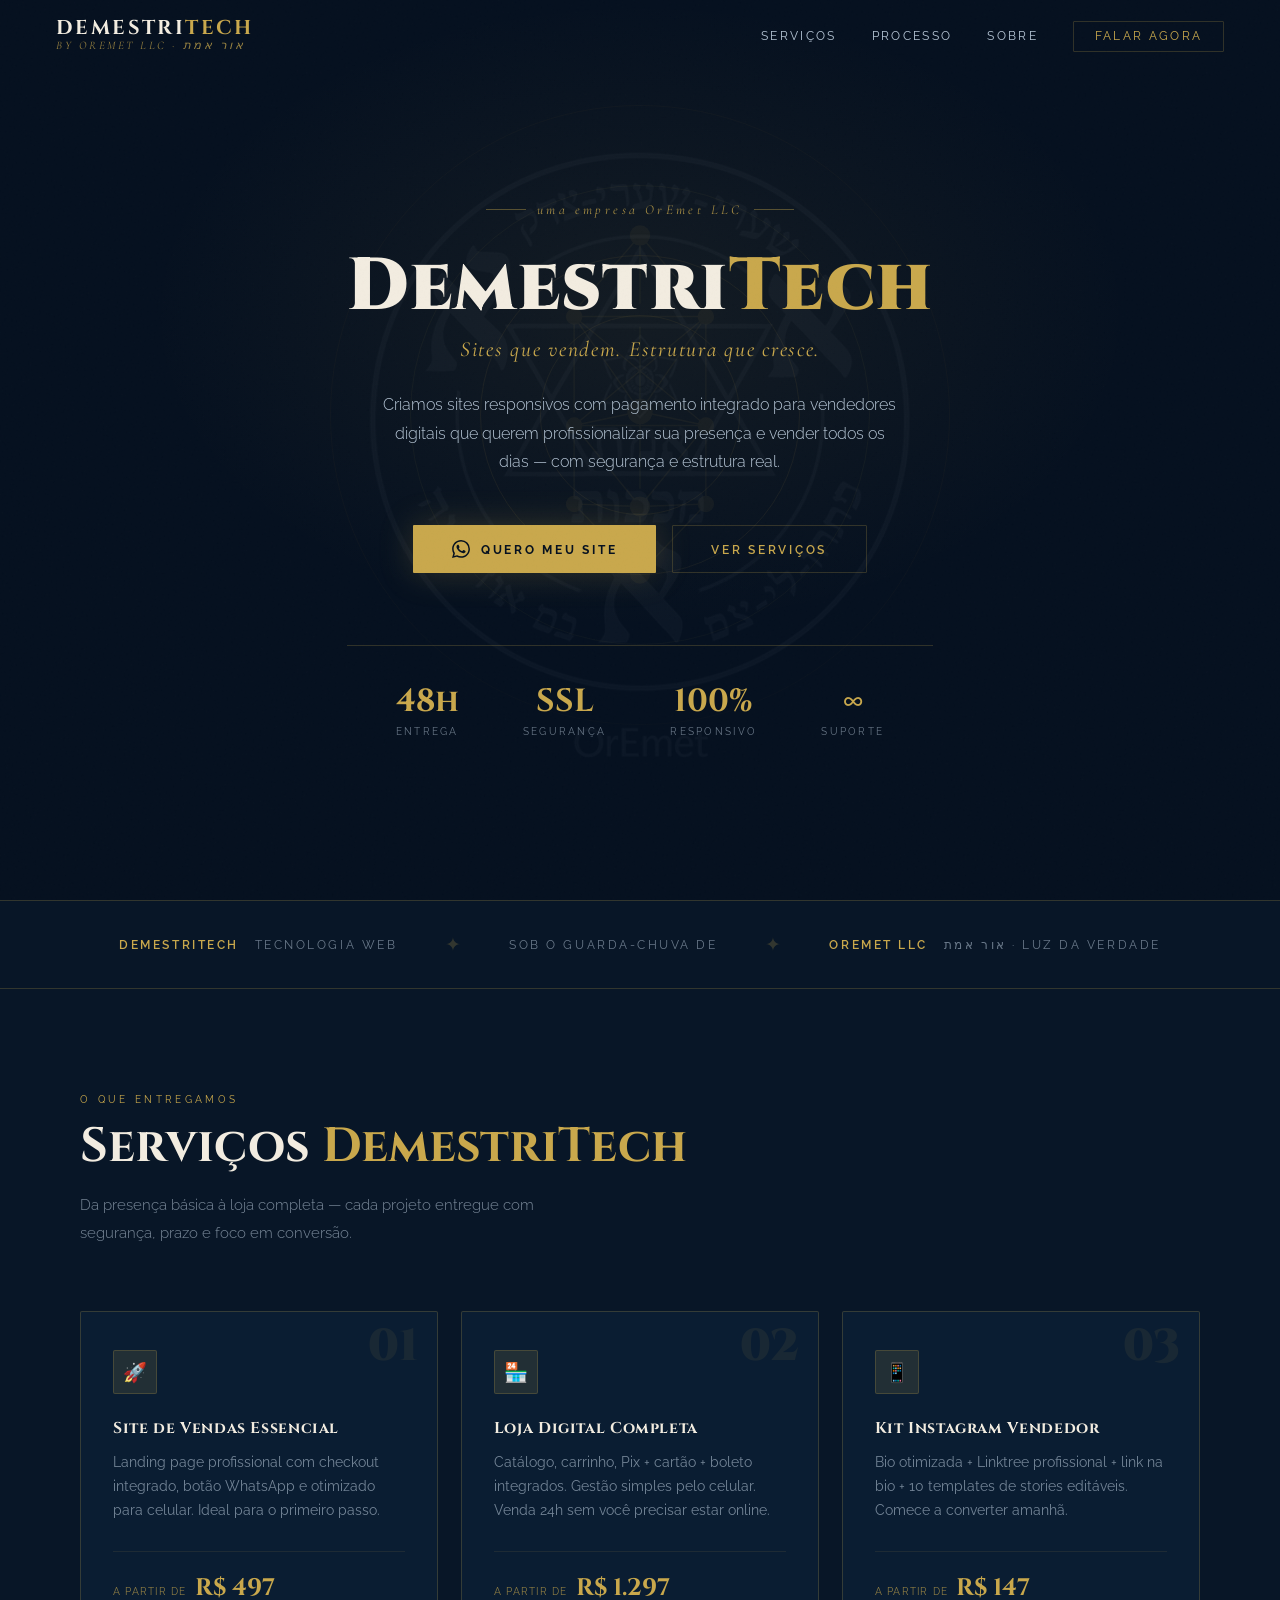
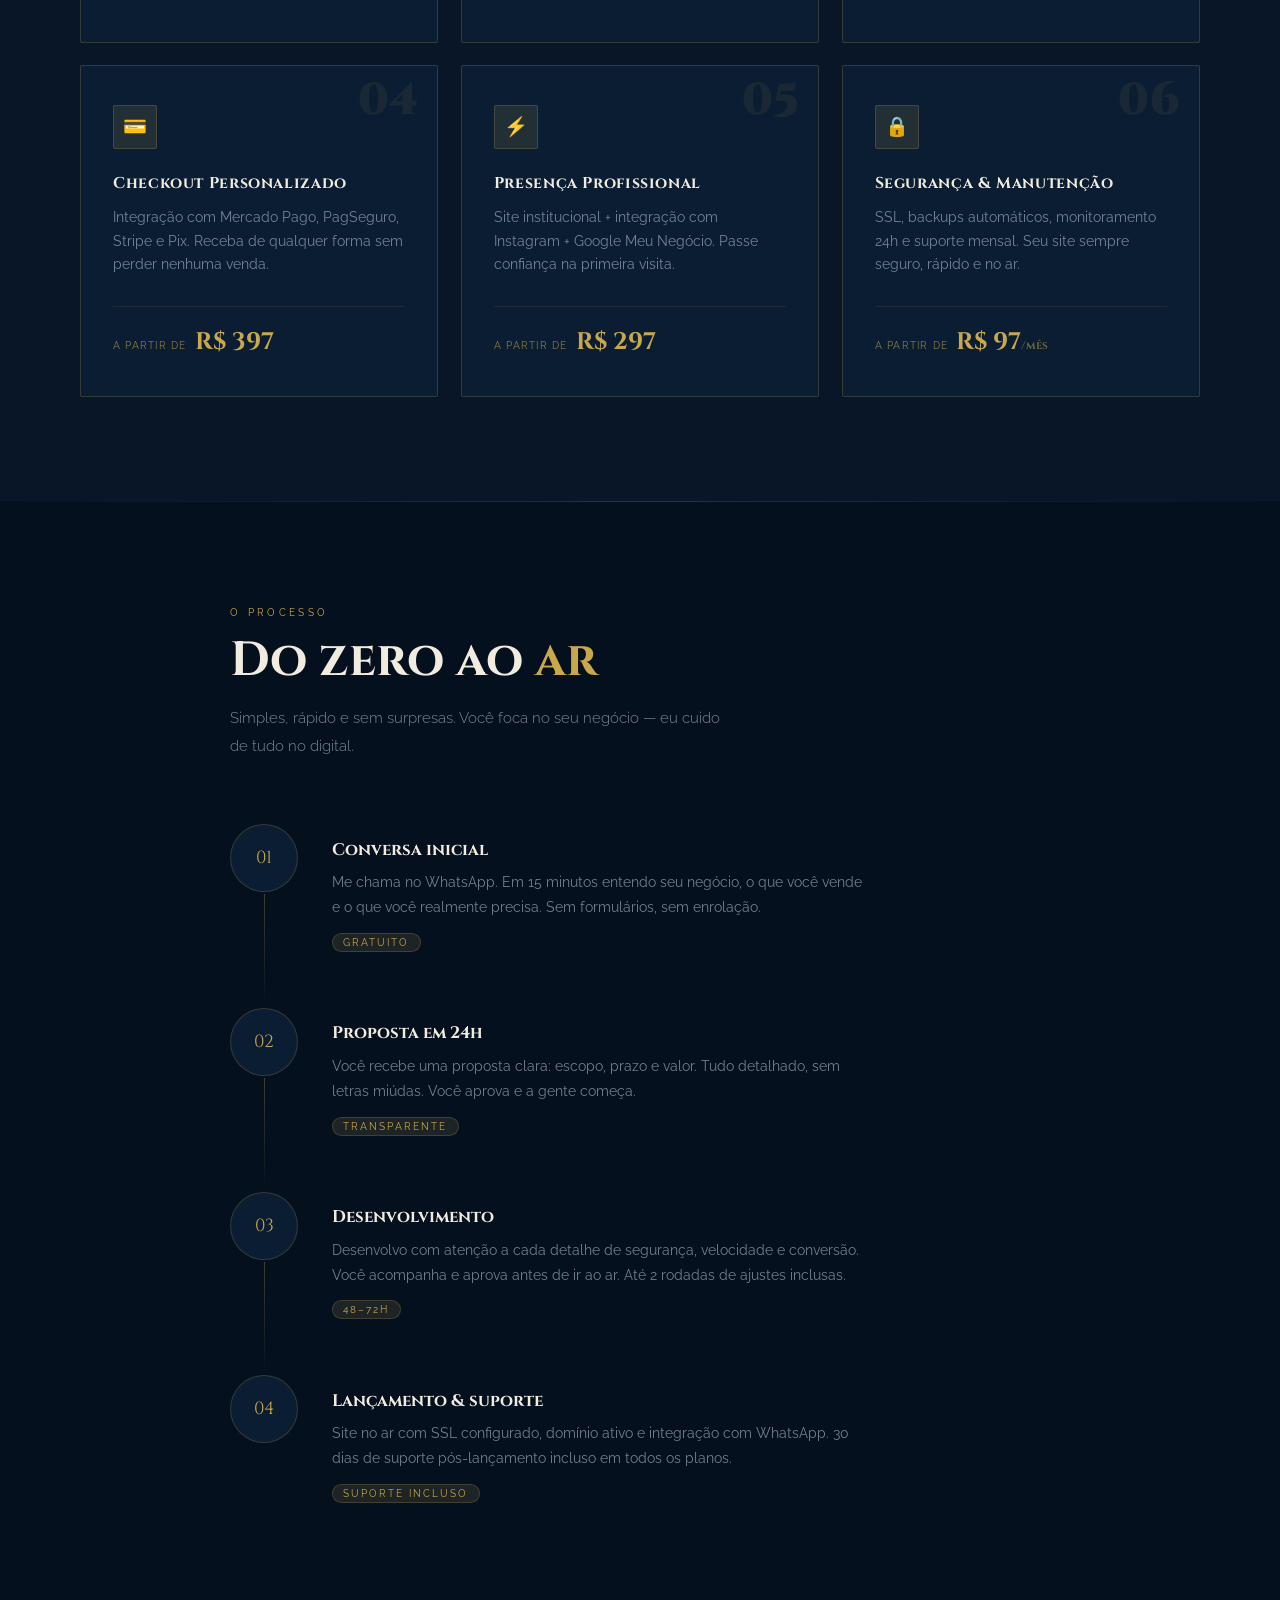
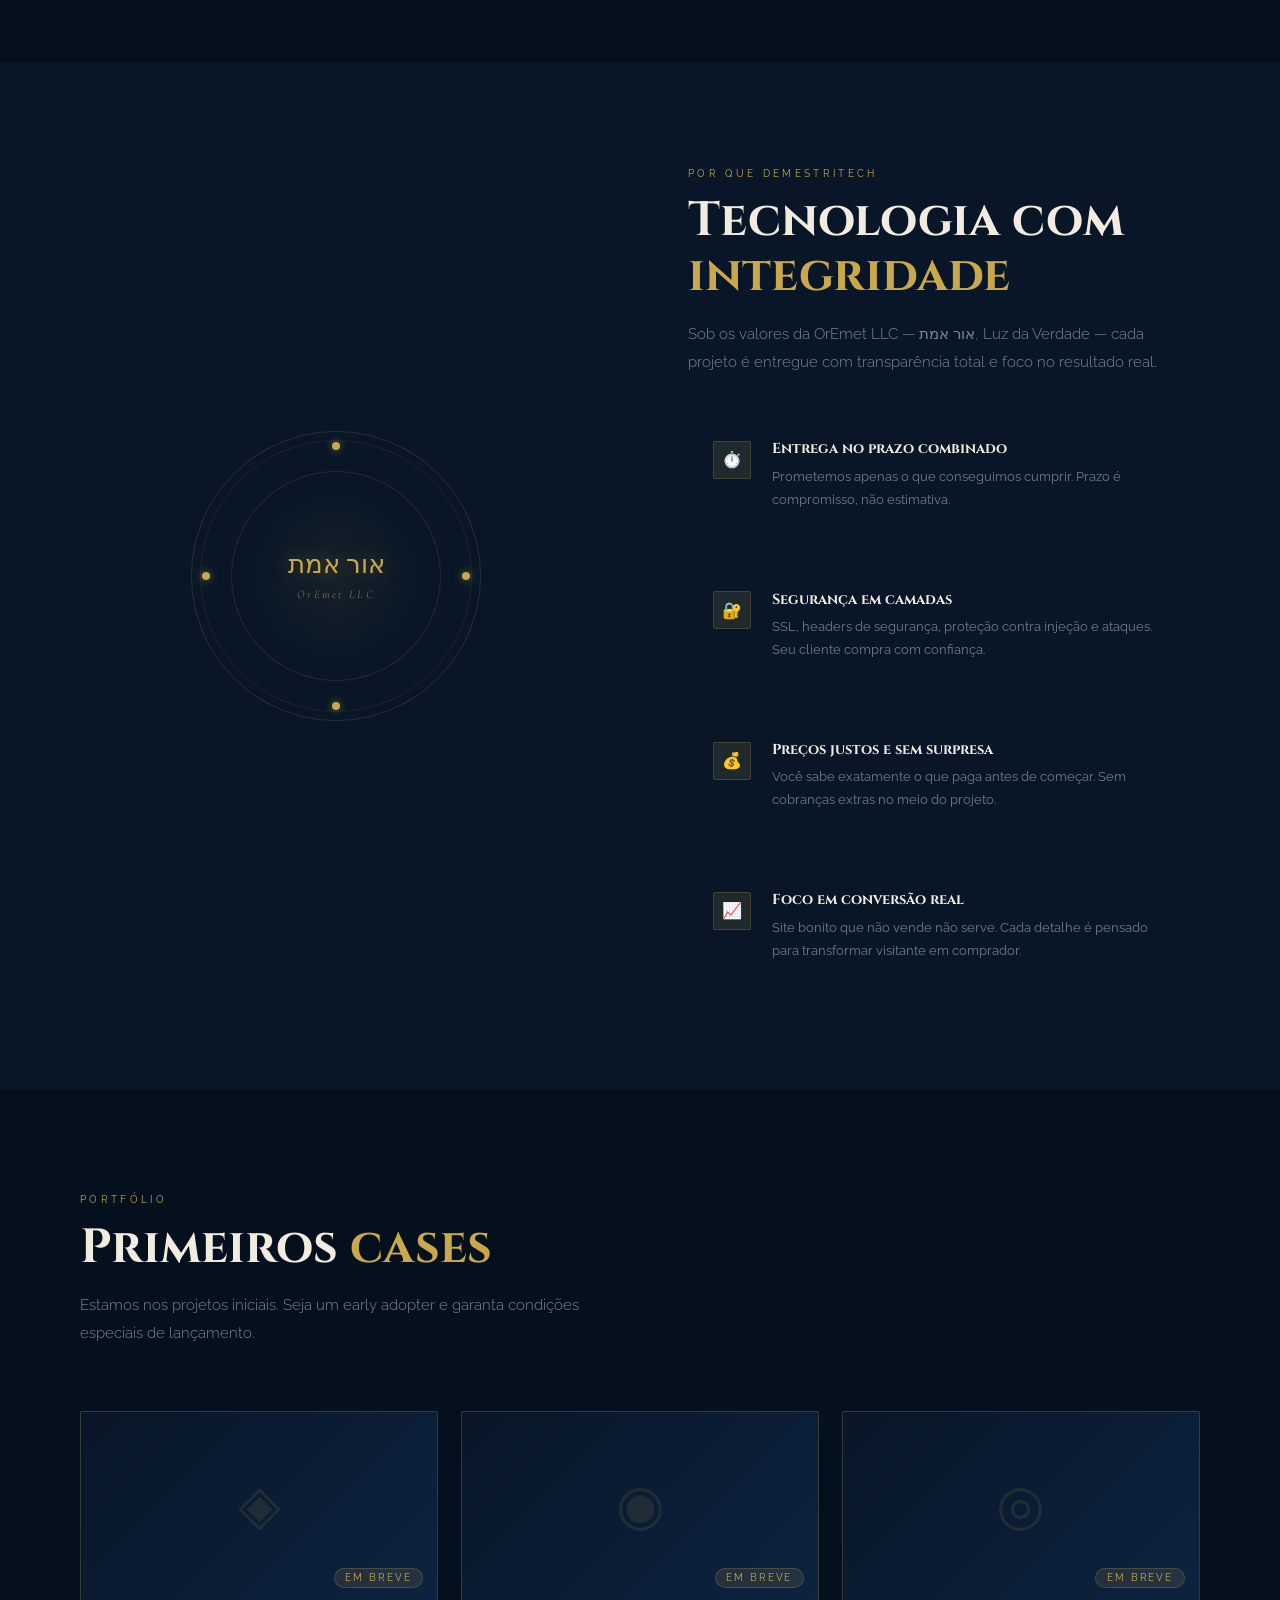
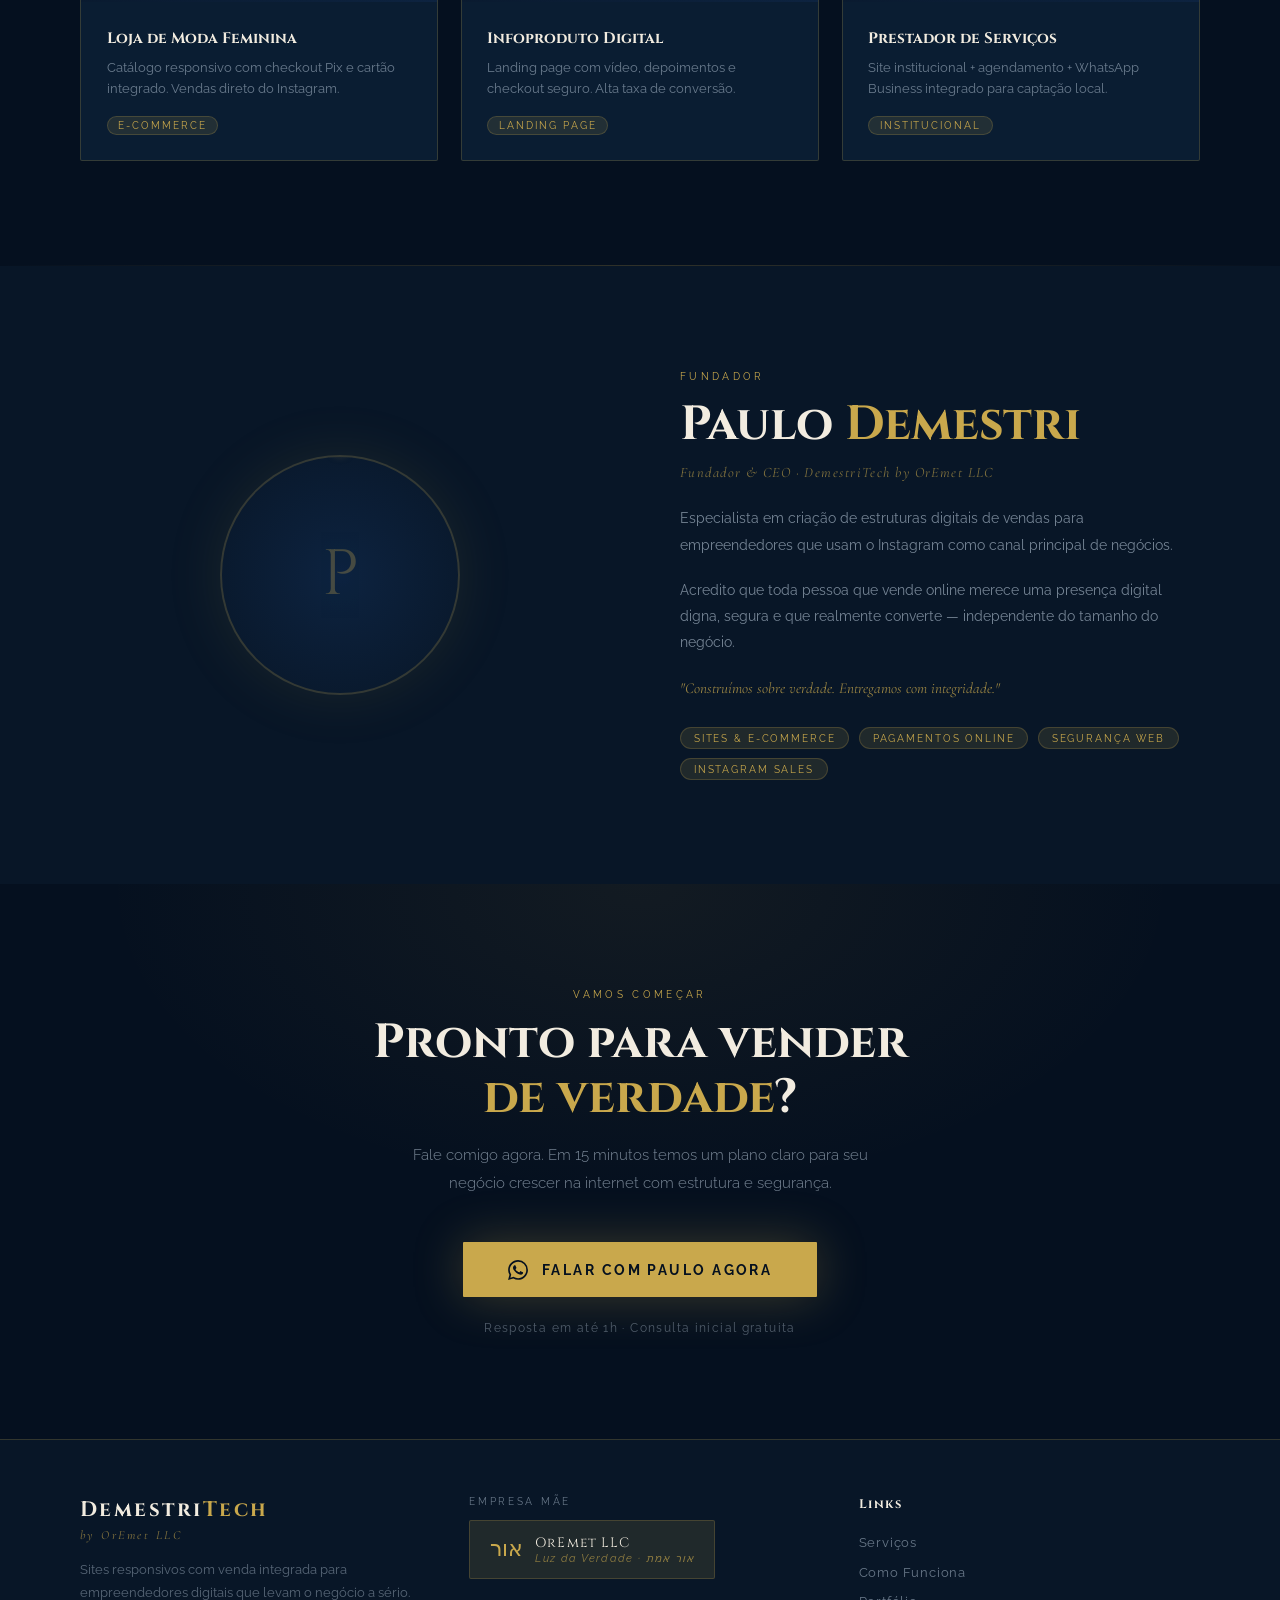
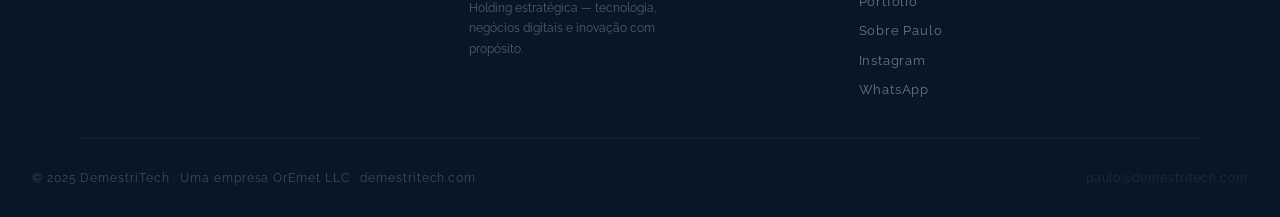
==== br-index.html @ d79302f5 "Add files via upload" ====
<!DOCTYPE html>
<html lang="pt-BR">
<head>
<meta charset="UTF-8"/>
<meta name="viewport" content="width=device-width, initial-scale=1.0"/>
<title>DemestriTech · Sites que Vendem — by OrEmet LLC</title>
<link rel="preconnect" href="https://fonts.googleapis.com"/>
<link href="https://fonts.googleapis.com/css2?family=Cinzel:wght@400;600;700;900&family=Cormorant+Garamond:ital,wght@0,300;0,400;0,600;1,300;1,400&family=Raleway:wght@300;400;500;600;700&display=swap" rel="stylesheet"/>
<style>
:root {
  --navy:       #05101f;
  --navy-mid:   #081627;
  --navy-card:  #0a1d32;
  --navy-hover: #0d2340;
  --gold:       #c9a84c;
  --gold-light: #e2c47a;
  --gold-pale:  #f0dfa0;
  --gold-dim:   rgba(201,168,76,0.13);
  --gold-border:rgba(201,168,76,0.22);
  --cream:      #f2ece0;
  --text:       #b8c8d8;
  --text-dim:   rgba(184,200,216,0.55);
}

*, *::before, *::after { margin:0; padding:0; box-sizing:border-box; }
html { scroll-behavior:smooth; }

body {
  background: var(--navy);
  color: var(--text);
  font-family: 'Raleway', sans-serif;
  font-weight: 400;
  overflow-x: hidden;
}

/* GRAIN */
body::after {
  content:'';
  position:fixed; inset:0;
  background-image:url("data:image/svg+xml,%3Csvg viewBox='0 0 512 512' xmlns='http://www.w3.org/2000/svg'%3E%3Cfilter id='n'%3E%3CfeTurbulence type='fractalNoise' baseFrequency='0.75' numOctaves='4' stitchTiles='stitch'/%3E%3C/filter%3E%3Crect width='100%25' height='100%25' filter='url(%23n)' opacity='0.035'/%3E%3C/svg%3E");
  pointer-events:none; z-index:9999; opacity:.5;
}

/* ══ NAV ══ */
nav {
  position:fixed; top:0; left:0; right:0; z-index:500;
  padding:1.1rem 3.5rem;
  display:flex; align-items:center; justify-content:space-between;
  transition: background .4s, backdrop-filter .4s;
}
nav.scrolled {
  background:rgba(5,16,31,.96);
  backdrop-filter:blur(12px);
  border-bottom:1px solid var(--gold-border);
}

.nav-brand { display:flex; flex-direction:column; gap:.05rem; text-decoration:none; }
.nav-brand-main {
  font-family:'Cinzel', serif;
  font-size:1.25rem; font-weight:700;
  color:var(--cream); letter-spacing:.12em;
  line-height:1;
}
.nav-brand-main span { color:var(--gold); }
.nav-brand-sub {
  font-family:'Cormorant Garamond', serif;
  font-size:.72rem; font-style:italic;
  color:var(--gold); opacity:.75;
  letter-spacing:.22em;
}

nav ul { list-style:none; display:flex; gap:2.2rem; align-items:center; }
nav a {
  color:var(--text); text-decoration:none;
  font-size:.72rem; letter-spacing:.2em; text-transform:uppercase;
  transition:color .3s;
}
nav a:hover { color:var(--gold); }
.nav-cta {
  border:1px solid var(--gold-border);
  color:var(--gold) !important;
  padding:.45rem 1.3rem; border-radius:1px;
  transition: all .3s !important;
}
.nav-cta:hover {
  background:var(--gold) !important;
  color:var(--navy) !important;
  border-color:var(--gold) !important;
}

/* ══ HERO ══ */
.hero {
  min-height:100vh;
  display:flex; align-items:center; justify-content:center;
  text-align:center;
  padding:7rem 2rem 5rem;
  position:relative; overflow:hidden;
}

/* Animated concentric rings */
.hero-rings {
  position:absolute;
  top:50%; left:50%;
  transform:translate(-50%,-55%);
  width:700px; height:700px;
  pointer-events:none;
}
.ring {
  position:absolute; border-radius:50%;
  border:1px solid rgba(201,168,76,.08);
  top:50%; left:50%;
  transform:translate(-50%,-50%);
  animation:ringPulse 8s ease-in-out infinite;
}
.ring:nth-child(1){ width:200px; height:200px; animation-delay:0s; }
.ring:nth-child(2){ width:320px; height:320px; animation-delay:.8s; }
.ring:nth-child(3){ width:460px; height:460px; animation-delay:1.6s; border-color:rgba(201,168,76,.05); }
.ring:nth-child(4){ width:620px; height:620px; animation-delay:2.4s; border-color:rgba(201,168,76,.03); }
@keyframes ringPulse {
  0%,100%{ opacity:.4; transform:translate(-50%,-50%) scale(1); }
  50%{ opacity:1; transform:translate(-50%,-50%) scale(1.02); }
}

/* Tree */
.hero-tree {
  position:absolute; top:50%; left:50%;
  transform:translate(-50%,-55%);
  width:380px; height:440px;
  opacity:.055;
  animation:treeFade 7s ease-in-out infinite;
}
@keyframes treeFade {
  0%,100%{ opacity:.055; }
  50%{ opacity:.1; }
}

/* Gradient overlays */
.hero-grad-top {
  position:absolute; inset:0;
  background:radial-gradient(ellipse 55% 50% at 50% 35%, rgba(201,168,76,.07) 0%, transparent 70%);
}
.hero-grad-bottom {
  position:absolute; bottom:0; left:0; right:0; height:40%;
  background:linear-gradient(to top, var(--navy), transparent);
}

.hero-content { position:relative; z-index:2; max-width:780px; }

/* OrEmet badge above title */
.hero-parent-badge {
  display:inline-flex; align-items:center; gap:.7rem;
  margin-bottom:1.8rem;
  animation:fadeUp .7s ease both;
}
.badge-line { width:40px; height:1px; background:var(--gold); opacity:.4; }
.badge-text {
  font-family:'Cormorant Garamond', serif;
  font-size:.85rem; font-style:italic;
  color:var(--gold); opacity:.8;
  letter-spacing:.25em;
}

h1 {
  font-family:'Cinzel', serif;
  font-size:clamp(2.6rem, 6.5vw, 4.6rem);
  font-weight:900;
  line-height:1.08;
  color:var(--cream);
  margin-bottom:.6rem;
  animation:fadeUp .7s .12s ease both;
  letter-spacing:.02em;
}
h1 em { font-style:normal; color:var(--gold); }

.hero-tagline {
  font-family:'Cormorant Garamond', serif;
  font-size:clamp(1.05rem, 2.5vw, 1.35rem);
  font-style:italic;
  color:var(--gold); opacity:.7;
  margin-bottom:1.8rem;
  letter-spacing:.08em;
  animation:fadeUp .7s .22s ease both;
}

.hero-sub {
  font-size:.97rem; font-weight:300;
  color:var(--text); opacity:.75;
  max-width:520px; margin:0 auto 3rem;
  line-height:1.85;
  animation:fadeUp .7s .32s ease both;
}

.hero-ctas {
  display:flex; gap:1rem; justify-content:center; flex-wrap:wrap;
  animation:fadeUp .7s .42s ease both;
}

.btn-gold {
  background:var(--gold); color:var(--navy);
  padding:.95rem 2.4rem;
  font-family:'Raleway', sans-serif;
  font-weight:700; font-size:.78rem;
  letter-spacing:.22em; text-transform:uppercase;
  text-decoration:none; border-radius:1px;
  transition:all .35s;
  box-shadow:0 0 35px rgba(201,168,76,.22);
  display:inline-flex; align-items:center; gap:.7rem;
}
.btn-gold:hover {
  background:var(--gold-light);
  box-shadow:0 0 55px rgba(201,168,76,.4);
  transform:translateY(-2px);
}

.btn-ghost {
  background:transparent; color:var(--gold);
  padding:.95rem 2.4rem;
  font-family:'Raleway', sans-serif;
  font-weight:600; font-size:.78rem;
  letter-spacing:.22em; text-transform:uppercase;
  text-decoration:none;
  border:1px solid var(--gold-border); border-radius:1px;
  transition:all .3s;
  display:inline-flex; align-items:center; gap:.7rem;
}
.btn-ghost:hover {
  border-color:var(--gold);
  background:var(--gold-dim);
}

/* Stats bar */
.hero-stats {
  margin-top:4.5rem;
  padding-top:2.5rem;
  border-top:1px solid var(--gold-border);
  display:flex; justify-content:center; gap:4rem;
  animation:fadeUp .7s .55s ease both;
}
.stat { text-align:center; }
.stat-n {
  font-family:'Cinzel', serif;
  font-size:2rem; font-weight:700;
  color:var(--gold); display:block; line-height:1;
}
.stat-l {
  font-size:.65rem; letter-spacing:.22em;
  text-transform:uppercase; color:var(--text-dim);
  margin-top:.4rem; display:block;
}

@keyframes fadeUp {
  from{ opacity:0; transform:translateY(22px); }
  to{ opacity:1; transform:translateY(0); }
}

/* ══ SECTION BASE ══ */
section { padding:6.5rem 2rem; position:relative; }

.inner { max-width:1120px; margin:0 auto; }
.inner-sm { max-width:820px; margin:0 auto; }

.s-label {
  font-size:.65rem; letter-spacing:.32em; text-transform:uppercase;
  color:var(--gold); margin-bottom:.9rem; display:block;
}
h2 {
  font-family:'Cinzel', serif;
  font-size:clamp(1.9rem, 4vw, 3rem);
  color:var(--cream); line-height:1.15;
  margin-bottom:1rem;
}
h2 em { font-style:normal; color:var(--gold); }

.s-intro {
  font-size:.95rem; font-weight:300; opacity:.65;
  line-height:1.85; max-width:500px;
}

.s-header { margin-bottom:4rem; }

/* horizontal rule */
.hr-gold {
  border:none;
  height:1px;
  background:linear-gradient(to right, transparent, var(--gold-border), transparent);
  margin:0;
}

/* ══ BRAND BANNER ══ */
.brand-banner {
  background:var(--navy-mid);
  padding:2rem 2rem;
  border-top:1px solid var(--gold-border);
  border-bottom:1px solid var(--gold-border);
  display:flex; align-items:center; justify-content:center;
  gap:3rem; flex-wrap:wrap;
}
.bb-item {
  display:flex; align-items:center; gap:1rem;
  font-size:.72rem; letter-spacing:.22em;
  text-transform:uppercase; color:var(--text-dim);
}
.bb-item strong { color:var(--gold); font-weight:600; }
.bb-sep { color:var(--gold-border); font-size:1.2rem; }

/* ══ SERVICES ══ */
.services { background:var(--navy-mid); }

.services-grid {
  display:grid;
  grid-template-columns:repeat(auto-fit, minmax(300px, 1fr));
  gap:1.4rem;
}

.svc {
  background:var(--navy-card);
  border:1px solid var(--gold-border);
  border-radius:2px;
  padding:2.4rem 2rem;
  transition:all .4s;
  position:relative; overflow:hidden;
  cursor:default;
}
.svc::after {
  content:'';
  position:absolute; bottom:0; left:0; right:0; height:2px;
  background:linear-gradient(to right, transparent, var(--gold), transparent);
  opacity:0; transition:opacity .4s;
}
.svc:hover {
  border-color:rgba(201,168,76,.4);
  transform:translateY(-5px);
  box-shadow:0 24px 64px rgba(0,0,0,.45), 0 0 30px rgba(201,168,76,.05);
}
.svc:hover::after { opacity:1; }

.svc-num {
  font-family:'Cinzel', serif;
  font-size:2.8rem; font-weight:900;
  color:var(--gold); opacity:.08;
  position:absolute; top:.8rem; right:1.2rem;
  line-height:1; pointer-events:none;
}

.svc-icon {
  width:44px; height:44px;
  background:var(--gold-dim);
  border:1px solid var(--gold-border);
  border-radius:2px;
  display:flex; align-items:center; justify-content:center;
  font-size:1.2rem; margin-bottom:1.5rem;
}

.svc h3 {
  font-family:'Cinzel', serif;
  font-size:.98rem; color:var(--cream);
  margin-bottom:.75rem; letter-spacing:.04em;
}
.svc p { font-size:.85rem; line-height:1.75; opacity:.6; }

.svc-price {
  margin-top:1.8rem;
  padding-top:1.2rem;
  border-top:1px solid rgba(201,168,76,.1);
  display:flex; align-items:baseline; gap:.5rem;
}
.svc-from { font-size:.65rem; color:var(--gold); opacity:.7; letter-spacing:.12em; text-transform:uppercase; }
.svc-val {
  font-family:'Cinzel', serif;
  font-size:1.5rem; font-weight:700; color:var(--gold);
}
.svc-per { font-size:.7rem; opacity:.5; }

/* ══ HOW ══ */
.steps { display:flex; flex-direction:column; gap:0; }

.step {
  display:grid; grid-template-columns:70px 1fr;
  gap:2rem; padding-bottom:3.5rem;
  position:relative;
}
.step:not(:last-child)::before {
  content:'';
  position:absolute; left:34px; top:70px; bottom:0;
  width:1px;
  background:linear-gradient(to bottom, rgba(201,168,76,.3), transparent);
}

.step-n {
  width:68px; height:68px;
  border:1px solid var(--gold-border);
  border-radius:50%;
  display:flex; align-items:center; justify-content:center;
  font-family:'Cinzel', serif;
  font-size:1.1rem; color:var(--gold);
  background:var(--navy-card); flex-shrink:0;
  transition:all .3s;
}
.step:hover .step-n {
  background:var(--gold-dim);
  border-color:var(--gold);
  box-shadow:0 0 20px rgba(201,168,76,.2);
}

.step-body { padding-top:.9rem; }
.step-body h3 {
  font-family:'Cinzel', serif;
  font-size:1.05rem; color:var(--cream);
  margin-bottom:.6rem;
}
.step-body p { font-size:.88rem; line-height:1.78; opacity:.6; max-width:540px; }
.step-body .step-tag {
  display:inline-block; margin-top:.8rem;
  font-size:.62rem; letter-spacing:.2em; text-transform:uppercase;
  color:var(--gold); background:var(--gold-dim);
  border:1px solid var(--gold-border);
  padding:.18rem .65rem; border-radius:100px;
}

/* ══ WHY ══ */
.why { background:var(--navy-mid); }

.why-grid {
  display:grid; grid-template-columns:1fr 1fr;
  gap:6rem; align-items:center;
}

/* Animated seal */
.seal-wrap {
  display:flex; justify-content:center; align-items:center;
  position:relative; height:320px;
}
.seal-outer {
  width:290px; height:290px; border-radius:50%;
  border:1px solid rgba(201,168,76,.18);
  display:flex; align-items:center; justify-content:center;
  animation:rotateSlow 50s linear infinite;
  position:relative;
}
.seal-outer::before {
  content:''; position:absolute; inset:8px; border-radius:50%;
  border:1px solid rgba(201,168,76,.1);
}
.seal-mid {
  width:210px; height:210px; border-radius:50%;
  border:1px solid rgba(201,168,76,.15);
  display:flex; align-items:center; justify-content:center;
  animation:rotateSlow 50s linear infinite reverse;
  background:radial-gradient(ellipse at center, rgba(201,168,76,.08), transparent 65%);
}
.seal-core {
  text-align:center;
  animation:rotateSlow 50s linear infinite;
}
.seal-he {
  font-family:'Cinzel', serif;
  font-size:1.6rem; color:var(--gold);
  line-height:1.2; display:block;
  text-shadow:0 0 20px rgba(201,168,76,.4);
}
.seal-sub {
  font-family:'Cormorant Garamond', serif;
  font-size:.72rem; font-style:italic;
  color:var(--gold); opacity:.6;
  letter-spacing:.2em; margin-top:.3rem; display:block;
}

/* Dots on seal orbit */
.seal-dot {
  position:absolute; width:8px; height:8px;
  background:var(--gold); border-radius:50%;
  box-shadow:0 0 8px rgba(201,168,76,.6);
}
.seal-dot:nth-child(1){ top:10px; left:50%; transform:translateX(-50%); }
.seal-dot:nth-child(2){ bottom:10px; left:50%; transform:translateX(-50%); }
.seal-dot:nth-child(3){ left:10px; top:50%; transform:translateY(-50%); }
.seal-dot:nth-child(4){ right:10px; top:50%; transform:translateY(-50%); }

@keyframes rotateSlow { to{ transform:rotate(360deg); } }

.why-points { display:flex; flex-direction:column; gap:2rem; }

.why-pt {
  display:flex; gap:1.3rem; align-items:flex-start;
  padding:1.4rem 1.5rem;
  border:1px solid transparent; border-radius:2px;
  transition:all .4s;
}
.why-pt:hover {
  background:var(--navy-card);
  border-color:var(--gold-border);
}
.why-pt-icon {
  width:38px; height:38px; flex-shrink:0;
  background:var(--gold-dim); border:1px solid var(--gold-border);
  border-radius:2px;
  display:flex; align-items:center; justify-content:center;
  font-size:1rem; margin-top:.1rem;
}
.why-pt h4 {
  font-family:'Cinzel', serif;
  font-size:.9rem; color:var(--cream); margin-bottom:.4rem;
}
.why-pt p { font-size:.84rem; line-height:1.72; opacity:.58; }

/* ══ CASES ══ */
.cases-grid {
  display:grid;
  grid-template-columns:repeat(auto-fit, minmax(310px, 1fr));
  gap:1.4rem;
}

.case {
  background:var(--navy-card);
  border:1px solid var(--gold-border);
  border-radius:2px; overflow:hidden;
  transition:all .35s;
}
.case:hover { transform:translateY(-5px); border-color:rgba(201,168,76,.4); }

.case-thumb {
  height:190px;
  background:linear-gradient(135deg, var(--navy-mid), var(--navy-hover));
  display:flex; align-items:center; justify-content:center;
  position:relative; overflow:hidden;
}
.case-thumb-icon {
  font-family:'Cinzel', serif;
  font-size:3.5rem; color:rgba(201,168,76,.12);
}
.case-thumb-badge {
  position:absolute; bottom:.9rem; right:.9rem;
  background:var(--gold-dim); border:1px solid var(--gold-border);
  color:var(--gold); font-size:.6rem;
  letter-spacing:.2em; text-transform:uppercase;
  padding:.22rem .65rem; border-radius:100px;
  font-family:'Raleway', sans-serif;
}
.case-body { padding:1.6rem; }
.case-body h3 {
  font-family:'Cinzel', serif; font-size:.95rem;
  color:var(--cream); margin-bottom:.5rem;
}
.case-body p { font-size:.82rem; opacity:.55; line-height:1.65; }
.case-tag {
  display:inline-block; margin-top:1rem;
  font-size:.62rem; letter-spacing:.2em; text-transform:uppercase;
  color:var(--gold); background:var(--gold-dim);
  border:1px solid var(--gold-border);
  padding:.18rem .65rem; border-radius:100px;
}

/* ══ PAULO SECTION ══ */
.paulo { background:var(--navy-mid); }

.paulo-inner {
  display:grid; grid-template-columns:1fr 1fr;
  gap:5rem; align-items:center;
}

.paulo-photo {
  display:flex; justify-content:center;
}

.paulo-frame {
  width:240px; height:240px; border-radius:50%;
  border:2px solid var(--gold-border);
  display:flex; align-items:center; justify-content:center;
  position:relative;
  background:radial-gradient(ellipse at center, var(--navy-hover), var(--navy-mid));
  box-shadow:0 0 60px rgba(201,168,76,.1);
  overflow:hidden;
}
.paulo-avatar {
  font-family:'Cinzel', serif;
  font-size:4rem; color:var(--gold); opacity:.3;
}
.paulo-frame-ring {
  position:absolute; inset:-12px; border-radius:50%;
  border:1px solid rgba(201,168,76,.12);
  animation:rotateSlow 20s linear infinite;
}
.paulo-frame-ring::before {
  content:''; position:absolute;
  top:0; left:50%; transform:translateX(-50%);
  width:8px; height:8px; border-radius:50%;
  background:var(--gold);
  box-shadow:0 0 10px rgba(201,168,76,.6);
}

.paulo-content h2 { margin-bottom:.5rem; }
.paulo-role {
  font-family:'Cormorant Garamond', serif;
  font-size:1rem; font-style:italic;
  color:var(--gold); opacity:.75; margin-bottom:1.5rem;
  letter-spacing:.1em;
}
.paulo-content p {
  font-size:.9rem; line-height:1.82; opacity:.62; margin-bottom:1.2rem;
}
.paulo-badges {
  display:flex; gap:.6rem; flex-wrap:wrap; margin-top:1.5rem;
}
.p-badge {
  font-size:.65rem; letter-spacing:.18em; text-transform:uppercase;
  color:var(--gold); background:var(--gold-dim);
  border:1px solid var(--gold-border);
  padding:.25rem .8rem; border-radius:100px;
}

/* ══ CTA ══ */
.cta-section {
  text-align:center;
  background:
    radial-gradient(ellipse 60% 80% at 50% 0%, rgba(201,168,76,.07) 0%, transparent 70%),
    var(--navy);
}
.cta-section .inner-sm { position:relative; z-index:1; }
.cta-section h2 { margin-bottom:1rem; }
.cta-section .s-intro {
  max-width:460px; margin:0 auto 2.8rem;
}

/* WhatsApp btn */
.wa-btn {
  display:inline-flex; align-items:center; gap:.9rem;
  background:var(--gold); color:var(--navy);
  padding:1.1rem 2.8rem;
  font-family:'Raleway', sans-serif; font-weight:700;
  font-size:.85rem; letter-spacing:.18em; text-transform:uppercase;
  text-decoration:none; border-radius:1px;
  transition:all .35s;
  box-shadow:0 0 50px rgba(201,168,76,.28);
}
.wa-btn:hover {
  background:var(--gold-light);
  box-shadow:0 0 70px rgba(201,168,76,.45);
  transform:translateY(-3px);
}
.cta-note {
  margin-top:1.5rem;
  font-size:.72rem; opacity:.4; letter-spacing:.12em;
}

/* ══ FOOTER ══ */
footer {
  background:var(--navy-mid);
  border-top:1px solid var(--gold-border);
  padding:3.5rem 2rem 2rem;
}
.foot-inner {
  max-width:1120px; margin:0 auto;
  display:grid; grid-template-columns:1fr 1fr 1fr;
  gap:3rem; padding-bottom:2.5rem;
  border-bottom:1px solid rgba(201,168,76,.08);
}

.foot-brand .fb-main {
  font-family:'Cinzel', serif; font-size:1.3rem;
  font-weight:700; color:var(--cream);
  letter-spacing:.12em;
}
.foot-brand .fb-main span { color:var(--gold); }
.foot-brand .fb-sub {
  font-family:'Cormorant Garamond', serif;
  font-size:.78rem; font-style:italic;
  color:var(--gold); opacity:.65;
  letter-spacing:.2em; margin-top:.2rem; display:block;
}
.foot-brand .fb-desc {
  margin-top:1rem; font-size:.82rem;
  line-height:1.75; opacity:.45;
}

/* OrEmet seal in footer */
.foot-oremet {
  display:flex; flex-direction:column; align-items:flex-start; gap:.6rem;
}
.foot-oremet-label {
  font-size:.6rem; letter-spacing:.28em; text-transform:uppercase;
  color:var(--text-dim); margin-bottom:.2rem;
}
.foot-oremet-badge {
  display:flex; align-items:center; gap:.8rem;
  padding:.8rem 1.2rem;
  background:var(--gold-dim); border:1px solid var(--gold-border);
  border-radius:2px;
}
.fob-he { font-family:'Cinzel', serif; font-size:1.4rem; color:var(--gold); }
.fob-text {}
.fob-en { font-family:'Cinzel', serif; font-size:.85rem; color:var(--cream); letter-spacing:.08em; }
.fob-pt { font-size:.68rem; color:var(--gold); opacity:.65; letter-spacing:.12em; font-style:italic; }

.foot-links h4 {
  font-family:'Cinzel', serif; font-size:.78rem;
  color:var(--cream); letter-spacing:.12em;
  margin-bottom:1.2rem;
}
.foot-links ul { list-style:none; display:flex; flex-direction:column; gap:.65rem; }
.foot-links a {
  color:var(--text-dim); text-decoration:none;
  font-size:.82rem; letter-spacing:.06em;
  transition:color .3s;
}
.foot-links a:hover { color:var(--gold); }

.foot-bottom {
  margin-top:2rem;
  display:flex; align-items:center; justify-content:space-between;
  flex-wrap:wrap; gap:1rem;
}
.foot-bottom p { font-size:.72rem; opacity:.3; letter-spacing:.08em; }
.foot-bottom a { color:var(--gold); text-decoration:none; opacity:.5; }

/* ══ SCROLL REVEAL ══ */
.reveal {
  opacity:0; transform:translateY(24px);
  transition:opacity .7s ease, transform .7s ease;
}
.reveal.in { opacity:1; transform:translateY(0); }

/* ══ MOBILE ══ */
@media(max-width:900px){
  nav { padding:1rem 1.4rem; }
  nav ul { display:none; }
  .why-grid, .paulo-inner, .foot-inner { grid-template-columns:1fr; }
  .seal-wrap { display:none; }
  section { padding:4.5rem 1.4rem; }
  .hero-stats { gap:2rem; }
  footer { padding:2.5rem 1.4rem 1.5rem; }
}

  /* ══ WATERMARK ══ */
  .wm {
    position: fixed;
    top: 50%; left: 50%;
    transform: translate(-50%, -50%);
    width: min(65vw, 700px);
    height: min(65vw, 700px);
    background-image: url('[data-uri]');
    background-size: contain;
    background-repeat: no-repeat;
    background-position: center;
    opacity: 0.045;
    pointer-events: none;
    z-index: 1;
    mix-blend-mode: luminosity;
  }

</style>
</head>
<body>

<!-- NAV -->

<div class="wm" aria-hidden="true"></div>
<nav id="nav">
  <a href="#" class="nav-brand">
    <span class="nav-brand-main">Demestri<span>Tech</span></span>
    <span class="nav-brand-sub">by OrEmet LLC · אור אמת</span>
  </a>
  <ul>
    <li><a href="#servicos">Serviços</a></li>
    <li><a href="#como-funciona">Processo</a></li>
    <li><a href="#paulo">Sobre</a></li>
    <li><a href="#contato" class="nav-cta">Falar Agora</a></li>
  </ul>
</nav>

<!-- HERO -->
<section class="hero">
  <div class="hero-rings">
    <div class="ring"></div><div class="ring"></div>
    <div class="ring"></div><div class="ring"></div>
  </div>

  <svg class="hero-tree" viewBox="0 0 300 340" fill="none" xmlns="http://www.w3.org/2000/svg">
    <g stroke="#c9a84c" stroke-width="1.1">
      <line x1="150" y1="18" x2="150" y2="72"/><line x1="150" y1="90" x2="150" y2="148"/>
      <line x1="150" y1="166" x2="150" y2="218"/><line x1="150" y1="236" x2="150" y2="282"/>
      <line x1="98" y1="78" x2="98" y2="158"/><line x1="202" y1="78" x2="202" y2="158"/>
      <line x1="98" y1="178" x2="98" y2="228"/><line x1="202" y1="178" x2="202" y2="228"/>
      <line x1="150" y1="18" x2="98" y2="78"/><line x1="150" y1="18" x2="202" y2="78"/>
      <line x1="98" y1="82" x2="202" y2="82"/><line x1="98" y1="82" x2="150" y2="157"/>
      <line x1="202" y1="82" x2="150" y2="157"/><line x1="98" y1="168" x2="150" y2="157"/>
      <line x1="202" y1="168" x2="150" y2="157"/><line x1="98" y1="168" x2="202" y2="168"/>
      <line x1="98" y1="168" x2="150" y2="232"/><line x1="202" y1="168" x2="150" y2="232"/>
      <line x1="98" y1="230" x2="150" y2="232"/><line x1="202" y1="230" x2="150" y2="232"/>
      <line x1="98" y1="230" x2="150" y2="285"/><line x1="202" y1="230" x2="150" y2="285"/>
      <line x1="98" y1="82" x2="202" y2="168"/><line x1="202" y1="82" x2="98" y2="168"/>
    </g>
    <g fill="#c9a84c">
      <circle cx="150" cy="18" r="8"/><circle cx="202" cy="82" r="6.5"/>
      <circle cx="98" cy="82" r="6.5"/><circle cx="150" cy="157" r="10"/>
      <circle cx="98" cy="168" r="6.5"/><circle cx="202" cy="168" r="6.5"/>
      <circle cx="150" cy="232" r="8"/><circle cx="98" cy="230" r="6.5"/>
      <circle cx="202" cy="230" r="6.5"/><circle cx="150" cy="285" r="8"/>
    </g>
  </svg>

  <div class="hero-grad-top"></div>
  <div class="hero-grad-bottom"></div>

  <div class="hero-content">
    <div class="hero-parent-badge">
      <div class="badge-line"></div>
      <span class="badge-text">uma empresa OrEmet LLC</span>
      <div class="badge-line"></div>
    </div>

    <h1>Demestri<em>Tech</em></h1>
    <p class="hero-tagline">Sites que vendem. Estrutura que cresce.</p>

    <p class="hero-sub">
      Criamos sites responsivos com pagamento integrado para vendedores digitais que querem profissionalizar sua presença e vender todos os dias — com segurança e estrutura real.
    </p>

    <div class="hero-ctas">
      <a href="https://wa.me/seunumero?text=Oi!%20Quero%20saber%20mais%20sobre%20os%20sites%20da%20DemestriTech" class="btn-gold">
        <svg width="18" height="18" viewBox="0 0 24 24" fill="currentColor"><path d="M17.472 14.382c-.297-.149-1.758-.867-2.03-.967-.273-.099-.471-.148-.67.15-.197.297-.767.966-.94 1.164-.173.199-.347.223-.644.075-.297-.15-1.255-.463-2.39-1.475-.883-.788-1.48-1.761-1.653-2.059-.173-.297-.018-.458.13-.606.134-.133.298-.347.446-.52.149-.174.198-.298.298-.497.099-.198.05-.371-.025-.52-.075-.149-.669-1.612-.916-2.207-.242-.579-.487-.5-.669-.51-.173-.008-.371-.01-.57-.01-.198 0-.52.074-.792.372-.272.297-1.04 1.016-1.04 2.479 0 1.462 1.065 2.875 1.213 3.074.149.198 2.096 3.2 5.077 4.487.709.306 1.262.489 1.694.625.712.227 1.36.195 1.871.118.571-.085 1.758-.719 2.006-1.413.248-.694.248-1.289.173-1.413-.074-.124-.272-.198-.57-.347m-5.421 7.403h-.004a9.87 9.87 0 01-5.031-1.378l-.361-.214-3.741.982.998-3.648-.235-.374a9.86 9.86 0 01-1.51-5.26c.001-5.45 4.436-9.884 9.888-9.884 2.64 0 5.122 1.03 6.988 2.898a9.825 9.825 0 012.893 6.994c-.003 5.45-4.437 9.884-9.885 9.884m8.413-18.297A11.815 11.815 0 0012.05 0C5.495 0 .16 5.335.157 11.892c0 2.096.547 4.142 1.588 5.945L.057 24l6.305-1.654a11.882 11.882 0 005.683 1.448h.005c6.554 0 11.89-5.335 11.893-11.893a11.821 11.821 0 00-3.48-8.413z"/></svg>
        Quero meu site
      </a>
      <a href="#servicos" class="btn-ghost">Ver serviços</a>
    </div>

    <div class="hero-stats">
      <div class="stat"><span class="stat-n">48h</span><span class="stat-l">Entrega</span></div>
      <div class="stat"><span class="stat-n">SSL</span><span class="stat-l">Segurança</span></div>
      <div class="stat"><span class="stat-n">100%</span><span class="stat-l">Responsivo</span></div>
      <div class="stat"><span class="stat-n">∞</span><span class="stat-l">Suporte</span></div>
    </div>
  </div>
</section>

<!-- BRAND BANNER -->
<div class="brand-banner">
  <div class="bb-item"><strong>DemestriTech</strong> <span>Tecnologia Web</span></div>
  <div class="bb-sep">✦</div>
  <div class="bb-item"><span>sob o guarda-chuva de</span></div>
  <div class="bb-sep">✦</div>
  <div class="bb-item"><strong>OrEmet LLC</strong> <span>אור אמת · Luz da Verdade</span></div>
</div>

<!-- SERVICES -->
<section class="services" id="servicos">
  <div class="inner">
    <div class="s-header reveal">
      <span class="s-label">O que entregamos</span>
      <h2>Serviços <em>DemestriTech</em></h2>
      <p class="s-intro">Da presença básica à loja completa — cada projeto entregue com segurança, prazo e foco em conversão.</p>
    </div>
    <div class="services-grid">

      <div class="svc reveal">
        <span class="svc-num">01</span>
        <div class="svc-icon">🚀</div>
        <h3>Site de Vendas Essencial</h3>
        <p>Landing page profissional com checkout integrado, botão WhatsApp e otimizado para celular. Ideal para o primeiro passo.</p>
        <div class="svc-price">
          <span class="svc-from">a partir de</span>
          <span class="svc-val">R$ 497</span>
        </div>
      </div>

      <div class="svc reveal">
        <span class="svc-num">02</span>
        <div class="svc-icon">🏪</div>
        <h3>Loja Digital Completa</h3>
        <p>Catálogo, carrinho, Pix + cartão + boleto integrados. Gestão simples pelo celular. Venda 24h sem você precisar estar online.</p>
        <div class="svc-price">
          <span class="svc-from">a partir de</span>
          <span class="svc-val">R$ 1.297</span>
        </div>
      </div>

      <div class="svc reveal">
        <span class="svc-num">03</span>
        <div class="svc-icon">📱</div>
        <h3>Kit Instagram Vendedor</h3>
        <p>Bio otimizada + Linktree profissional + link na bio + 10 templates de stories editáveis. Comece a converter amanhã.</p>
        <div class="svc-price">
          <span class="svc-from">a partir de</span>
          <span class="svc-val">R$ 147</span>
        </div>
      </div>

      <div class="svc reveal">
        <span class="svc-num">04</span>
        <div class="svc-icon">💳</div>
        <h3>Checkout Personalizado</h3>
        <p>Integração com Mercado Pago, PagSeguro, Stripe e Pix. Receba de qualquer forma sem perder nenhuma venda.</p>
        <div class="svc-price">
          <span class="svc-from">a partir de</span>
          <span class="svc-val">R$ 397</span>
        </div>
      </div>

      <div class="svc reveal">
        <span class="svc-num">05</span>
        <div class="svc-icon">⚡</div>
        <h3>Presença Profissional</h3>
        <p>Site institucional + integração com Instagram + Google Meu Negócio. Passe confiança na primeira visita.</p>
        <div class="svc-price">
          <span class="svc-from">a partir de</span>
          <span class="svc-val">R$ 297</span>
        </div>
      </div>

      <div class="svc reveal">
        <span class="svc-num">06</span>
        <div class="svc-icon">🔒</div>
        <h3>Segurança & Manutenção</h3>
        <p>SSL, backups automáticos, monitoramento 24h e suporte mensal. Seu site sempre seguro, rápido e no ar.</p>
        <div class="svc-price">
          <span class="svc-from">a partir de</span>
          <span class="svc-val">R$ 97<span class="svc-per">/mês</span></span>
        </div>
      </div>

    </div>
  </div>
</section>

<hr class="hr-gold"/>

<!-- HOW IT WORKS -->
<section id="como-funciona">
  <div class="inner-sm">
    <div class="s-header reveal">
      <span class="s-label">O processo</span>
      <h2>Do zero ao <em>ar</em></h2>
      <p class="s-intro">Simples, rápido e sem surpresas. Você foca no seu negócio — eu cuido de tudo no digital.</p>
    </div>
    <div class="steps">

      <div class="step reveal">
        <div class="step-n">01</div>
        <div class="step-body">
          <h3>Conversa inicial</h3>
          <p>Me chama no WhatsApp. Em 15 minutos entendo seu negócio, o que você vende e o que você realmente precisa. Sem formulários, sem enrolação.</p>
          <span class="step-tag">Gratuito</span>
        </div>
      </div>

      <div class="step reveal">
        <div class="step-n">02</div>
        <div class="step-body">
          <h3>Proposta em 24h</h3>
          <p>Você recebe uma proposta clara: escopo, prazo e valor. Tudo detalhado, sem letras miúdas. Você aprova e a gente começa.</p>
          <span class="step-tag">Transparente</span>
        </div>
      </div>

      <div class="step reveal">
        <div class="step-n">03</div>
        <div class="step-body">
          <h3>Desenvolvimento</h3>
          <p>Desenvolvo com atenção a cada detalhe de segurança, velocidade e conversão. Você acompanha e aprova antes de ir ao ar. Até 2 rodadas de ajustes inclusas.</p>
          <span class="step-tag">48–72h</span>
        </div>
      </div>

      <div class="step reveal">
        <div class="step-n">04</div>
        <div class="step-body">
          <h3>Lançamento & suporte</h3>
          <p>Site no ar com SSL configurado, domínio ativo e integração com WhatsApp. 30 dias de suporte pós-lançamento incluso em todos os planos.</p>
          <span class="step-tag">Suporte incluso</span>
        </div>
      </div>

    </div>
  </div>
</section>

<!-- WHY -->
<section class="why">
  <div class="inner">
    <div class="why-grid">

      <div class="seal-wrap reveal">
        <div class="seal-outer">
          <div class="seal-dot"></div>
          <div class="seal-dot"></div>
          <div class="seal-dot"></div>
          <div class="seal-dot"></div>
          <div class="seal-mid">
            <div class="seal-core">
              <span class="seal-he">אור אמת</span>
              <span class="seal-sub">OrEmet LLC</span>
            </div>
          </div>
        </div>
      </div>

      <div>
        <div class="reveal">
          <span class="s-label">Por que DemestriTech</span>
          <h2>Tecnologia com <em>integridade</em></h2>
          <p class="s-intro" style="margin-bottom:2.5rem">Sob os valores da OrEmet LLC — אור אמת, Luz da Verdade — cada projeto é entregue com transparência total e foco no resultado real.</p>
        </div>
        <div class="why-points">
          <div class="why-pt reveal">
            <div class="why-pt-icon">⏱️</div>
            <div>
              <h4>Entrega no prazo combinado</h4>
              <p>Prometemos apenas o que conseguimos cumprir. Prazo é compromisso, não estimativa.</p>
            </div>
          </div>
          <div class="why-pt reveal">
            <div class="why-pt-icon">🔐</div>
            <div>
              <h4>Segurança em camadas</h4>
              <p>SSL, headers de segurança, proteção contra injeção e ataques. Seu cliente compra com confiança.</p>
            </div>
          </div>
          <div class="why-pt reveal">
            <div class="why-pt-icon">💰</div>
            <div>
              <h4>Preços justos e sem surpresa</h4>
              <p>Você sabe exatamente o que paga antes de começar. Sem cobranças extras no meio do projeto.</p>
            </div>
          </div>
          <div class="why-pt reveal">
            <div class="why-pt-icon">📈</div>
            <div>
              <h4>Foco em conversão real</h4>
              <p>Site bonito que não vende não serve. Cada detalhe é pensado para transformar visitante em comprador.</p>
            </div>
          </div>
        </div>
      </div>

    </div>
  </div>
</section>

<!-- CASES -->
<section id="cases">
  <div class="inner">
    <div class="s-header reveal">
      <span class="s-label">Portfólio</span>
      <h2>Primeiros <em>cases</em></h2>
      <p class="s-intro">Estamos nos projetos iniciais. Seja um early adopter e garanta condições especiais de lançamento.</p>
    </div>
    <div class="cases-grid">
      <div class="case reveal">
        <div class="case-thumb"><span class="case-thumb-icon">◈</span><span class="case-thumb-badge">Em breve</span></div>
        <div class="case-body">
          <h3>Loja de Moda Feminina</h3>
          <p>Catálogo responsivo com checkout Pix e cartão integrado. Vendas direto do Instagram.</p>
          <span class="case-tag">E-commerce</span>
        </div>
      </div>
      <div class="case reveal">
        <div class="case-thumb"><span class="case-thumb-icon">◉</span><span class="case-thumb-badge">Em breve</span></div>
        <div class="case-body">
          <h3>Infoproduto Digital</h3>
          <p>Landing page com vídeo, depoimentos e checkout seguro. Alta taxa de conversão.</p>
          <span class="case-tag">Landing Page</span>
        </div>
      </div>
      <div class="case reveal">
        <div class="case-thumb"><span class="case-thumb-icon">◎</span><span class="case-thumb-badge">Em breve</span></div>
        <div class="case-body">
          <h3>Prestador de Serviços</h3>
          <p>Site institucional + agendamento + WhatsApp Business integrado para captação local.</p>
          <span class="case-tag">Institucional</span>
        </div>
      </div>
    </div>
  </div>
</section>

<hr class="hr-gold"/>

<!-- PAULO -->
<section class="paulo" id="paulo">
  <div class="inner">
    <div class="paulo-inner">
      <div class="paulo-photo reveal">
        <div class="paulo-frame">
          <div class="paulo-frame-ring"></div>
          <span class="paulo-avatar">P</span>
        </div>
      </div>
      <div class="paulo-content reveal">
        <span class="s-label">Fundador</span>
        <h2>Paulo <em>Demestri</em></h2>
        <p class="paulo-role">Fundador & CEO · DemestriTech by OrEmet LLC</p>
        <p>Especialista em criação de estruturas digitais de vendas para empreendedores que usam o Instagram como canal principal de negócios.</p>
        <p>Acredito que toda pessoa que vende online merece uma presença digital digna, segura e que realmente converte — independente do tamanho do negócio.</p>
        <p style="font-family:'Cormorant Garamond',serif; font-style:italic; color:var(--gold); opacity:.75; font-size:.95rem;">
          "Construímos sobre verdade. Entregamos com integridade."
        </p>
        <div class="paulo-badges">
          <span class="p-badge">Sites & E-commerce</span>
          <span class="p-badge">Pagamentos Online</span>
          <span class="p-badge">Segurança Web</span>
          <span class="p-badge">Instagram Sales</span>
        </div>
      </div>
    </div>
  </div>
</section>

<!-- CTA -->
<section class="cta-section" id="contato">
  <div class="inner-sm">
    <div class="reveal">
      <span class="s-label">Vamos começar</span>
      <h2>Pronto para vender<br/><em>de verdade</em>?</h2>
      <p class="s-intro">Fale comigo agora. Em 15 minutos temos um plano claro para seu negócio crescer na internet com estrutura e segurança.</p>
      <a href="https://wa.me/seunumero?text=Oi%20Paulo!%20Vi%20o%20site%20da%20DemestriTech%20e%20quero%20saber%20mais." class="wa-btn">
        <svg width="20" height="20" viewBox="0 0 24 24" fill="currentColor"><path d="M17.472 14.382c-.297-.149-1.758-.867-2.03-.967-.273-.099-.471-.148-.67.15-.197.297-.767.966-.94 1.164-.173.199-.347.223-.644.075-.297-.15-1.255-.463-2.39-1.475-.883-.788-1.48-1.761-1.653-2.059-.173-.297-.018-.458.13-.606.134-.133.298-.347.446-.52.149-.174.198-.298.298-.497.099-.198.05-.371-.025-.52-.075-.149-.669-1.612-.916-2.207-.242-.579-.487-.5-.669-.51-.173-.008-.371-.01-.57-.01-.198 0-.52.074-.792.372-.272.297-1.04 1.016-1.04 2.479 0 1.462 1.065 2.875 1.213 3.074.149.198 2.096 3.2 5.077 4.487.709.306 1.262.489 1.694.625.712.227 1.36.195 1.871.118.571-.085 1.758-.719 2.006-1.413.248-.694.248-1.289.173-1.413-.074-.124-.272-.198-.57-.347m-5.421 7.403h-.004a9.87 9.87 0 01-5.031-1.378l-.361-.214-3.741.982.998-3.648-.235-.374a9.86 9.86 0 01-1.51-5.26c.001-5.45 4.436-9.884 9.888-9.884 2.64 0 5.122 1.03 6.988 2.898a9.825 9.825 0 012.893 6.994c-.003 5.45-4.437 9.884-9.885 9.884m8.413-18.297A11.815 11.815 0 0012.05 0C5.495 0 .16 5.335.157 11.892c0 2.096.547 4.142 1.588 5.945L.057 24l6.305-1.654a11.882 11.882 0 005.683 1.448h.005c6.554 0 11.89-5.335 11.893-11.893a11.821 11.821 0 00-3.48-8.413z"/></svg>
        Falar com Paulo agora
      </a>
      <p class="cta-note">Resposta em até 1h · Consulta inicial gratuita</p>
    </div>
  </div>
</section>

<!-- FOOTER -->
<footer>
  <div class="foot-inner">
    <div class="foot-brand">
      <div class="fb-main">Demestri<span>Tech</span></div>
      <span class="fb-sub">by OrEmet LLC</span>
      <p class="fb-desc">Sites responsivos com venda integrada para empreendedores digitais que levam o negócio a sério.</p>
    </div>

    <div class="foot-oremet">
      <span class="foot-oremet-label">Empresa mãe</span>
      <div class="foot-oremet-badge">
        <span class="fob-he">אור</span>
        <div class="fob-text">
          <div class="fob-en">OrEmet LLC</div>
          <div class="fob-pt">Luz da Verdade · אור אמת</div>
        </div>
      </div>
      <p style="font-size:.78rem; opacity:.4; line-height:1.65; margin-top:.6rem; max-width:220px;">
        Holding estratégica — tecnologia, negócios digitais e inovação com propósito.
      </p>
    </div>

    <div class="foot-links">
      <h4>Links</h4>
      <ul>
        <li><a href="#servicos">Serviços</a></li>
        <li><a href="#como-funciona">Como Funciona</a></li>
        <li><a href="#cases">Portfólio</a></li>
        <li><a href="#paulo">Sobre Paulo</a></li>
        <li><a href="https://instagram.com/paulo.demestri">Instagram</a></li>
        <li><a href="https://wa.me/seunumero">WhatsApp</a></li>
      </ul>
    </div>
  </div>

  <div class="foot-bottom">
    <p>© 2025 DemestriTech · Uma empresa OrEmet LLC · demestritech.com</p>
    <p><a href="mailto:paulo@demestritech.com">paulo@demestritech.com</a></p>
  </div>
</footer>

<script>
  // Nav scroll
  const nav = document.getElementById('nav');
  window.addEventListener('scroll', () => {
    nav.classList.toggle('scrolled', window.scrollY > 50);
  });

  // Scroll reveal with stagger
  const els = document.querySelectorAll('.reveal');
  const io = new IntersectionObserver((entries) => {
    let delay = 0;
    entries.forEach(e => {
      if (e.isIntersecting) {
        setTimeout(() => e.target.classList.add('in'), delay);
        delay += 90;
        io.unobserve(e.target);
      }
    });
  }, { threshold: 0.08 });
  els.forEach(el => io.observe(el));
</script>
</body>
</html>
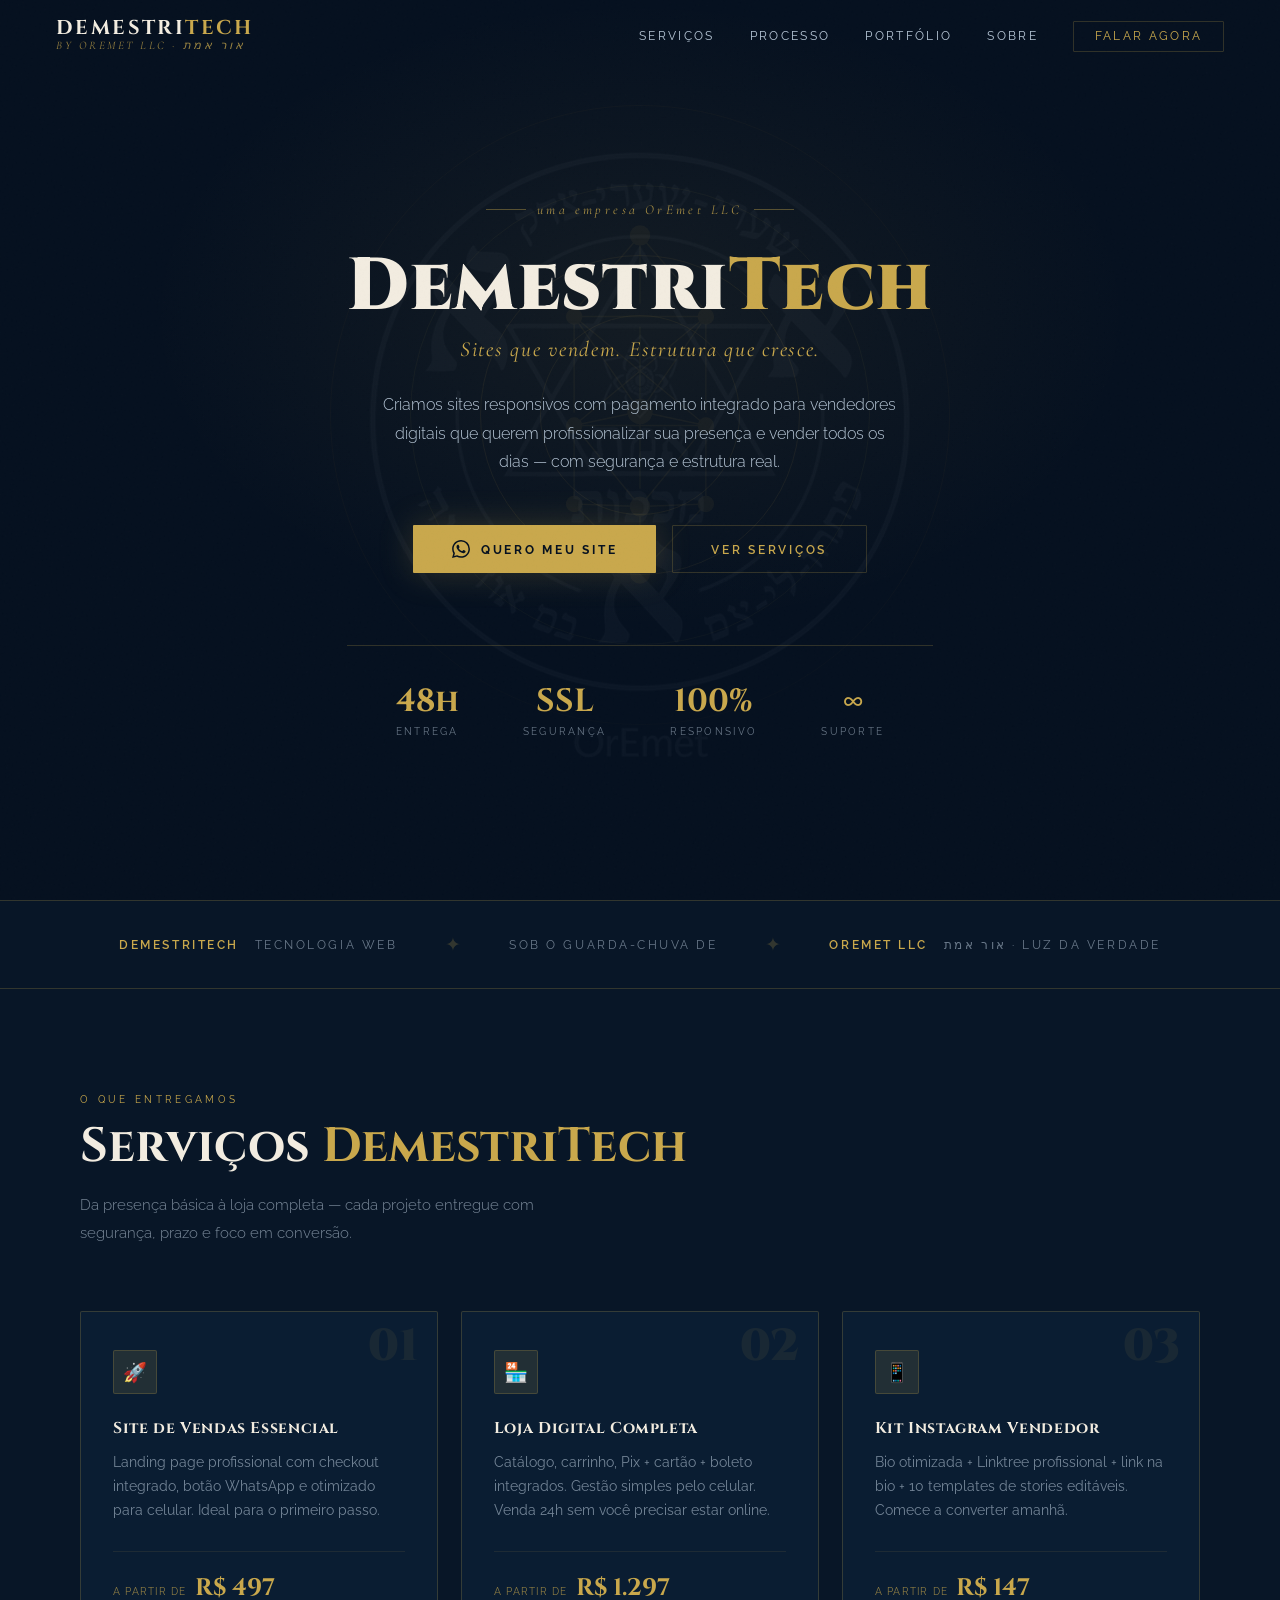
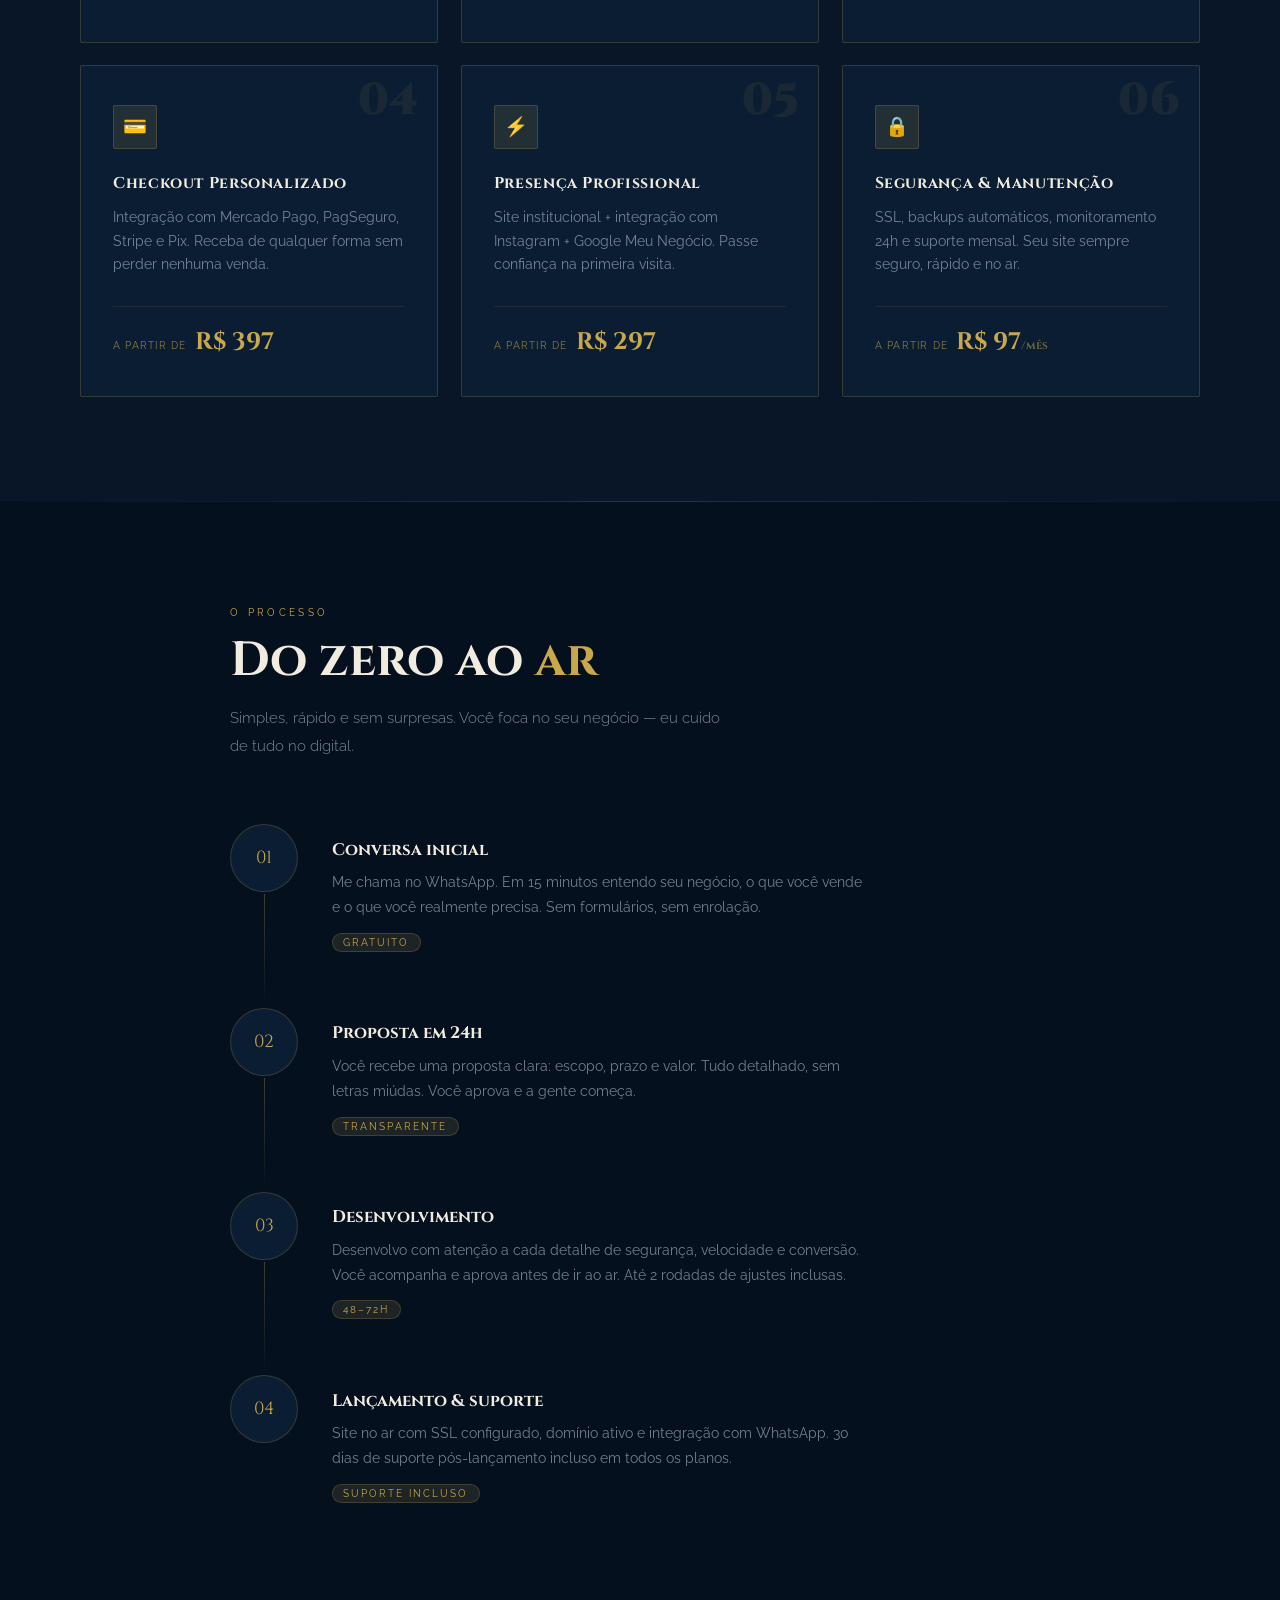
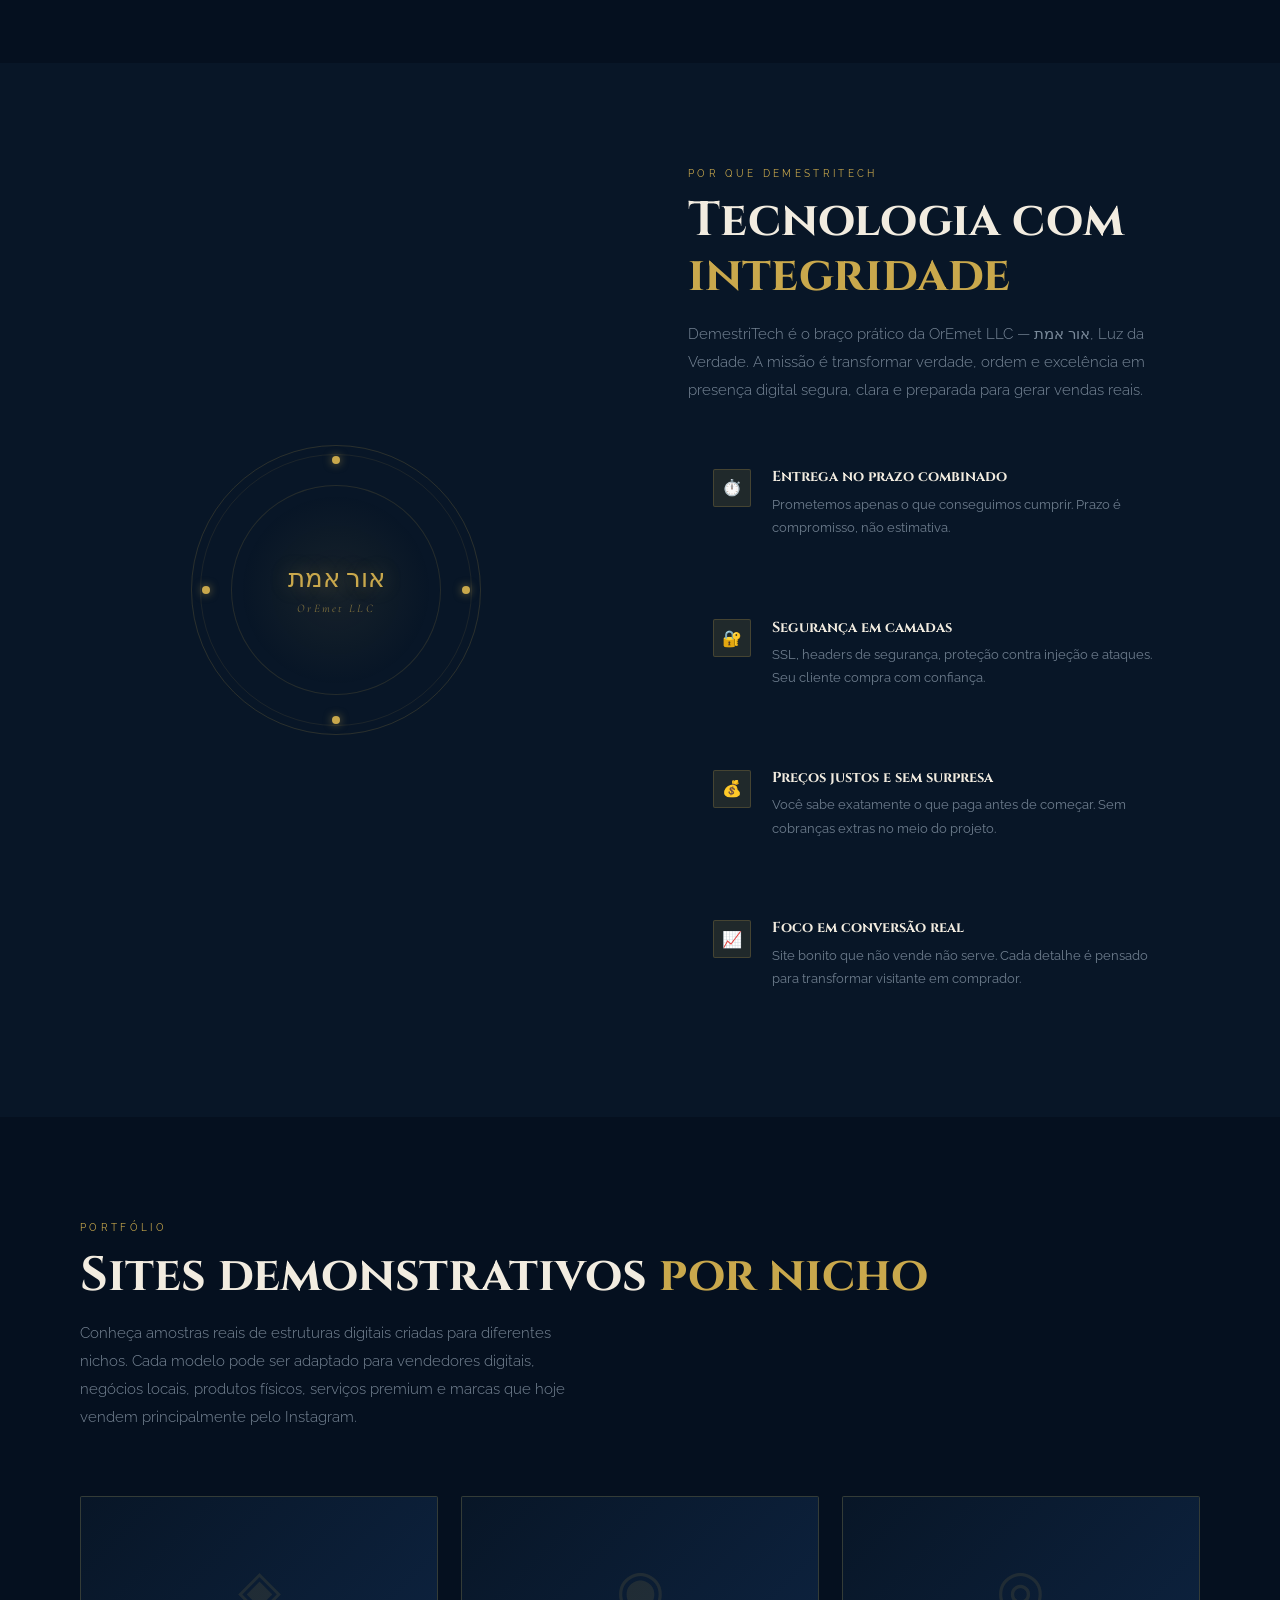
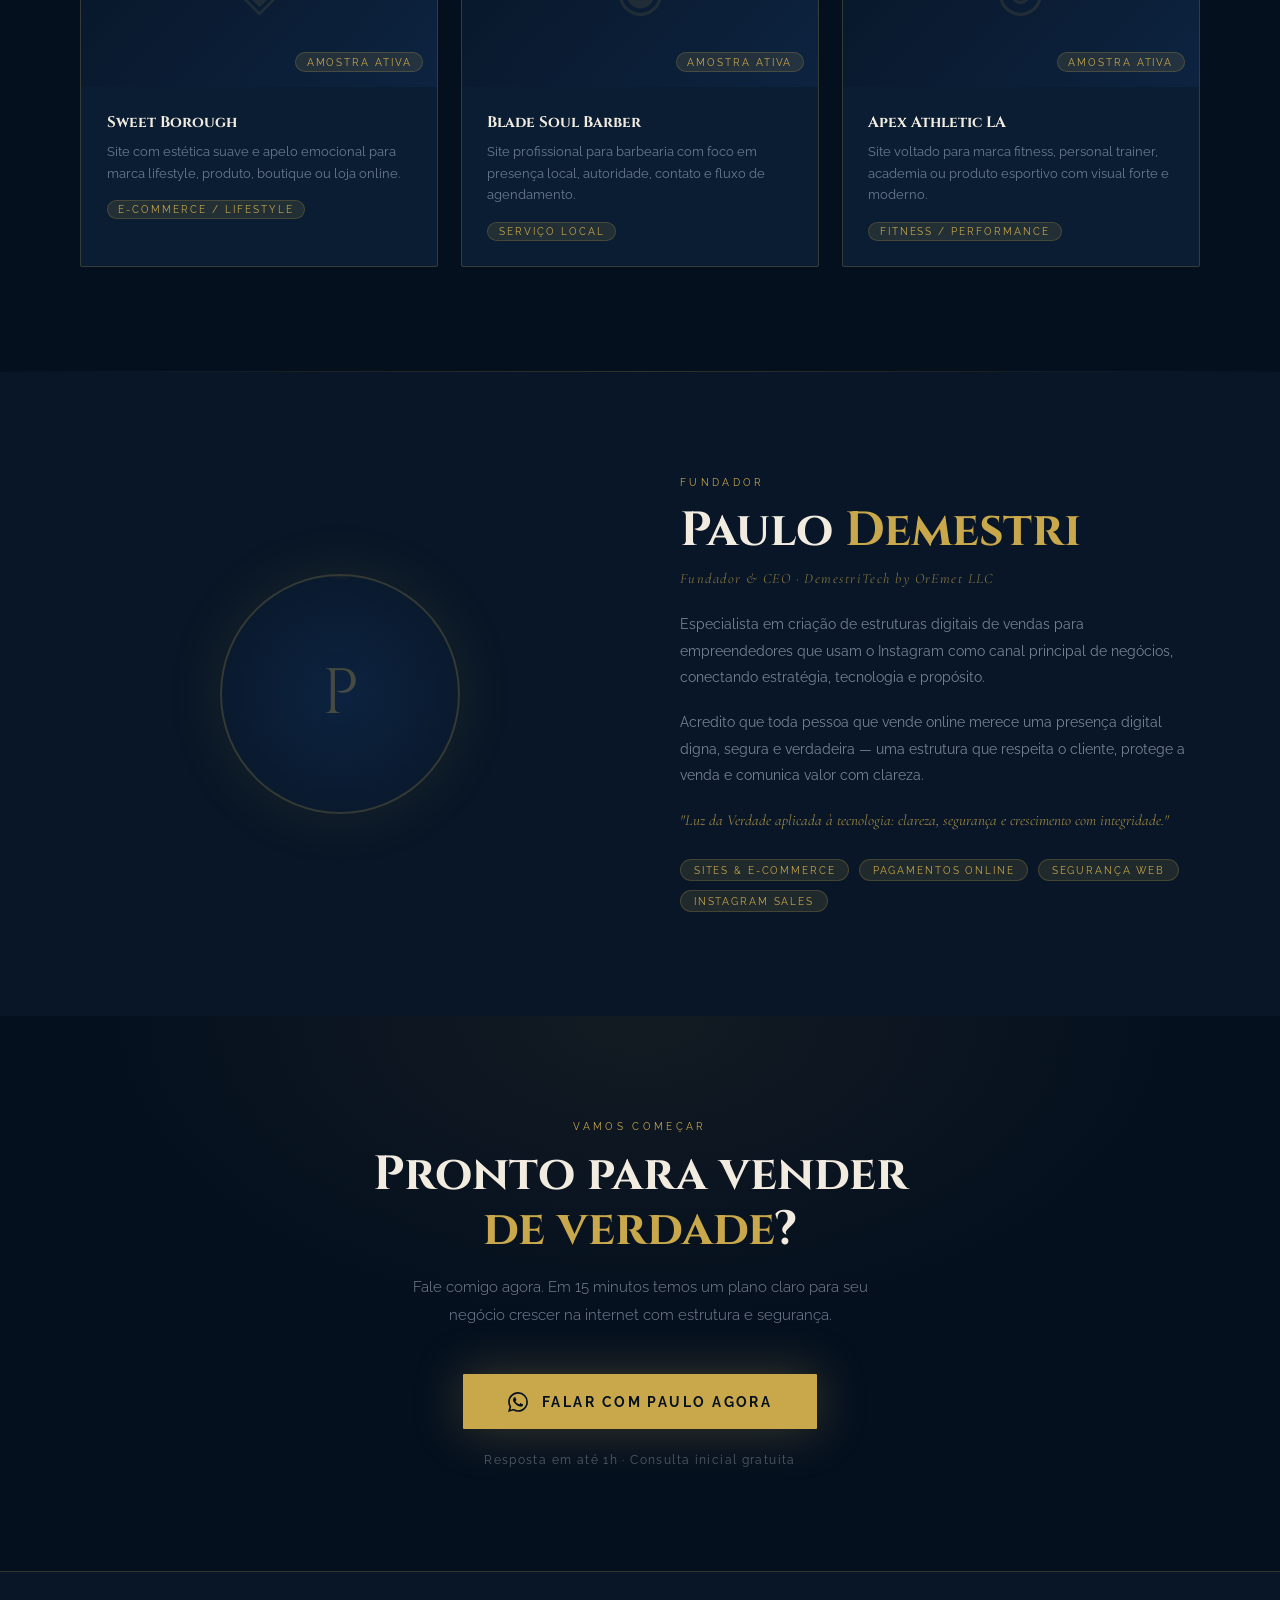
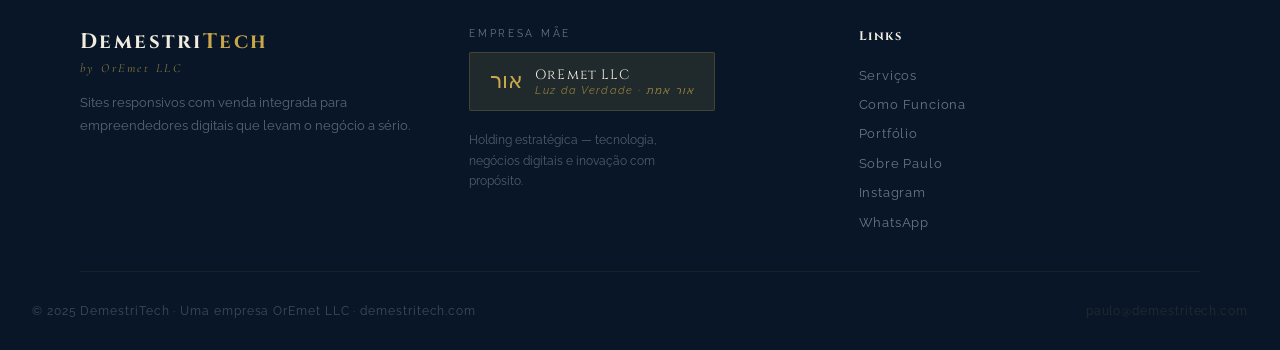
==== commit 6fbb08a0: "Add files via upload" ====
--- a/br-index.html
+++ b/br-index.html
@@ -511,6 +511,9 @@
 }
 
 .case {
+  text-decoration:none;
+  color:inherit;
+  display:block;
   background:var(--navy-card);
   border:1px solid var(--gold-border);
   border-radius:2px; overflow:hidden;
@@ -762,6 +765,7 @@
   <ul>
     <li><a href="#servicos">Serviços</a></li>
     <li><a href="#como-funciona">Processo</a></li>
+    <li><a href="#cases">Portfólio</a></li>
     <li><a href="#paulo">Sobre</a></li>
     <li><a href="#contato" class="nav-cta">Falar Agora</a></li>
   </ul>
@@ -997,7 +1001,7 @@
         <div class="reveal">
           <span class="s-label">Por que DemestriTech</span>
           <h2>Tecnologia com <em>integridade</em></h2>
-          <p class="s-intro" style="margin-bottom:2.5rem">Sob os valores da OrEmet LLC — אור אמת, Luz da Verdade — cada projeto é entregue com transparência total e foco no resultado real.</p>
+          <p class="s-intro" style="margin-bottom:2.5rem">DemestriTech é o braço prático da OrEmet LLC — אור אמת, Luz da Verdade. A missão é transformar verdade, ordem e excelência em presença digital segura, clara e preparada para gerar vendas reais.</p>
         </div>
         <div class="why-points">
           <div class="why-pt reveal">
@@ -1040,34 +1044,34 @@
   <div class="inner">
     <div class="s-header reveal">
       <span class="s-label">Portfólio</span>
-      <h2>Primeiros <em>cases</em></h2>
-      <p class="s-intro">Estamos nos projetos iniciais. Seja um early adopter e garanta condições especiais de lançamento.</p>
+      <h2>Sites demonstrativos <em>por nicho</em></h2>
+      <p class="s-intro">Conheça amostras reais de estruturas digitais criadas para diferentes nichos. Cada modelo pode ser adaptado para vendedores digitais, negócios locais, produtos físicos, serviços premium e marcas que hoje vendem principalmente pelo Instagram.</p>
     </div>
     <div class="cases-grid">
-      <div class="case reveal">
-        <div class="case-thumb"><span class="case-thumb-icon">◈</span><span class="case-thumb-badge">Em breve</span></div>
+      <a class="case reveal" href="https://www.sweetborough.online" target="_blank" rel="noopener noreferrer" aria-label="Abrir o site Sweet Borough em uma nova aba">
+        <div class="case-thumb"><span class="case-thumb-icon">◈</span><span class="case-thumb-badge">Amostra ativa</span></div>
         <div class="case-body">
-          <h3>Loja de Moda Feminina</h3>
-          <p>Catálogo responsivo com checkout Pix e cartão integrado. Vendas direto do Instagram.</p>
-          <span class="case-tag">E-commerce</span>
-        </div>
-      </div>
-      <div class="case reveal">
-        <div class="case-thumb"><span class="case-thumb-icon">◉</span><span class="case-thumb-badge">Em breve</span></div>
+          <h3>Sweet Borough</h3>
+          <p>Site com estética suave e apelo emocional para marca lifestyle, produto, boutique ou loja online.</p>
+          <span class="case-tag">E-commerce / Lifestyle</span>
+        </div>
+      </a>
+      <a class="case reveal" href="https://www.bladesoulbarber.online/" target="_blank" rel="noopener noreferrer" aria-label="Abrir o site Blade Soul Barber em uma nova aba">
+        <div class="case-thumb"><span class="case-thumb-icon">◉</span><span class="case-thumb-badge">Amostra ativa</span></div>
         <div class="case-body">
-          <h3>Infoproduto Digital</h3>
-          <p>Landing page com vídeo, depoimentos e checkout seguro. Alta taxa de conversão.</p>
-          <span class="case-tag">Landing Page</span>
-        </div>
-      </div>
-      <div class="case reveal">
-        <div class="case-thumb"><span class="case-thumb-icon">◎</span><span class="case-thumb-badge">Em breve</span></div>
+          <h3>Blade Soul Barber</h3>
+          <p>Site profissional para barbearia com foco em presença local, autoridade, contato e fluxo de agendamento.</p>
+          <span class="case-tag">Serviço Local</span>
+        </div>
+      </a>
+      <a class="case reveal" href="https://www.apexathleticla.online/" target="_blank" rel="noopener noreferrer" aria-label="Abrir o site Apex Athletic LA em uma nova aba">
+        <div class="case-thumb"><span class="case-thumb-icon">◎</span><span class="case-thumb-badge">Amostra ativa</span></div>
         <div class="case-body">
-          <h3>Prestador de Serviços</h3>
-          <p>Site institucional + agendamento + WhatsApp Business integrado para captação local.</p>
-          <span class="case-tag">Institucional</span>
-        </div>
-      </div>
+          <h3>Apex Athletic LA</h3>
+          <p>Site voltado para marca fitness, personal trainer, academia ou produto esportivo com visual forte e moderno.</p>
+          <span class="case-tag">Fitness / Performance</span>
+        </div>
+      </a>
     </div>
   </div>
 </section>
@@ -1088,10 +1092,10 @@
         <span class="s-label">Fundador</span>
         <h2>Paulo <em>Demestri</em></h2>
         <p class="paulo-role">Fundador & CEO · DemestriTech by OrEmet LLC</p>
-        <p>Especialista em criação de estruturas digitais de vendas para empreendedores que usam o Instagram como canal principal de negócios.</p>
-        <p>Acredito que toda pessoa que vende online merece uma presença digital digna, segura e que realmente converte — independente do tamanho do negócio.</p>
+        <p>Especialista em criação de estruturas digitais de vendas para empreendedores que usam o Instagram como canal principal de negócios, conectando estratégia, tecnologia e propósito.</p>
+        <p>Acredito que toda pessoa que vende online merece uma presença digital digna, segura e verdadeira — uma estrutura que respeita o cliente, protege a venda e comunica valor com clareza.</p>
         <p style="font-family:'Cormorant Garamond',serif; font-style:italic; color:var(--gold); opacity:.75; font-size:.95rem;">
-          "Construímos sobre verdade. Entregamos com integridade."
+          "Luz da Verdade aplicada à tecnologia: clareza, segurança e crescimento com integridade."
         </p>
         <div class="paulo-badges">
           <span class="p-badge">Sites & E-commerce</span>
@@ -1162,26 +1166,6 @@
   </div>
 </footer>
 
-<script>
-  // Nav scroll
-  const nav = document.getElementById('nav');
-  window.addEventListener('scroll', () => {
-    nav.classList.toggle('scrolled', window.scrollY > 50);
-  });
-
-  // Scroll reveal with stagger
-  const els = document.querySelectorAll('.reveal');
-  const io = new IntersectionObserver((entries) => {
-    let delay = 0;
-    entries.forEach(e => {
-      if (e.isIntersecting) {
-        setTimeout(() => e.target.classList.add('in'), delay);
-        delay += 90;
-        io.unobserve(e.target);
-      }
-    });
-  }, { threshold: 0.08 });
-  els.forEach(el => io.observe(el));
-</script>
+  <script src="./demestritech.js" defer></script>
 </body>
 </html>
